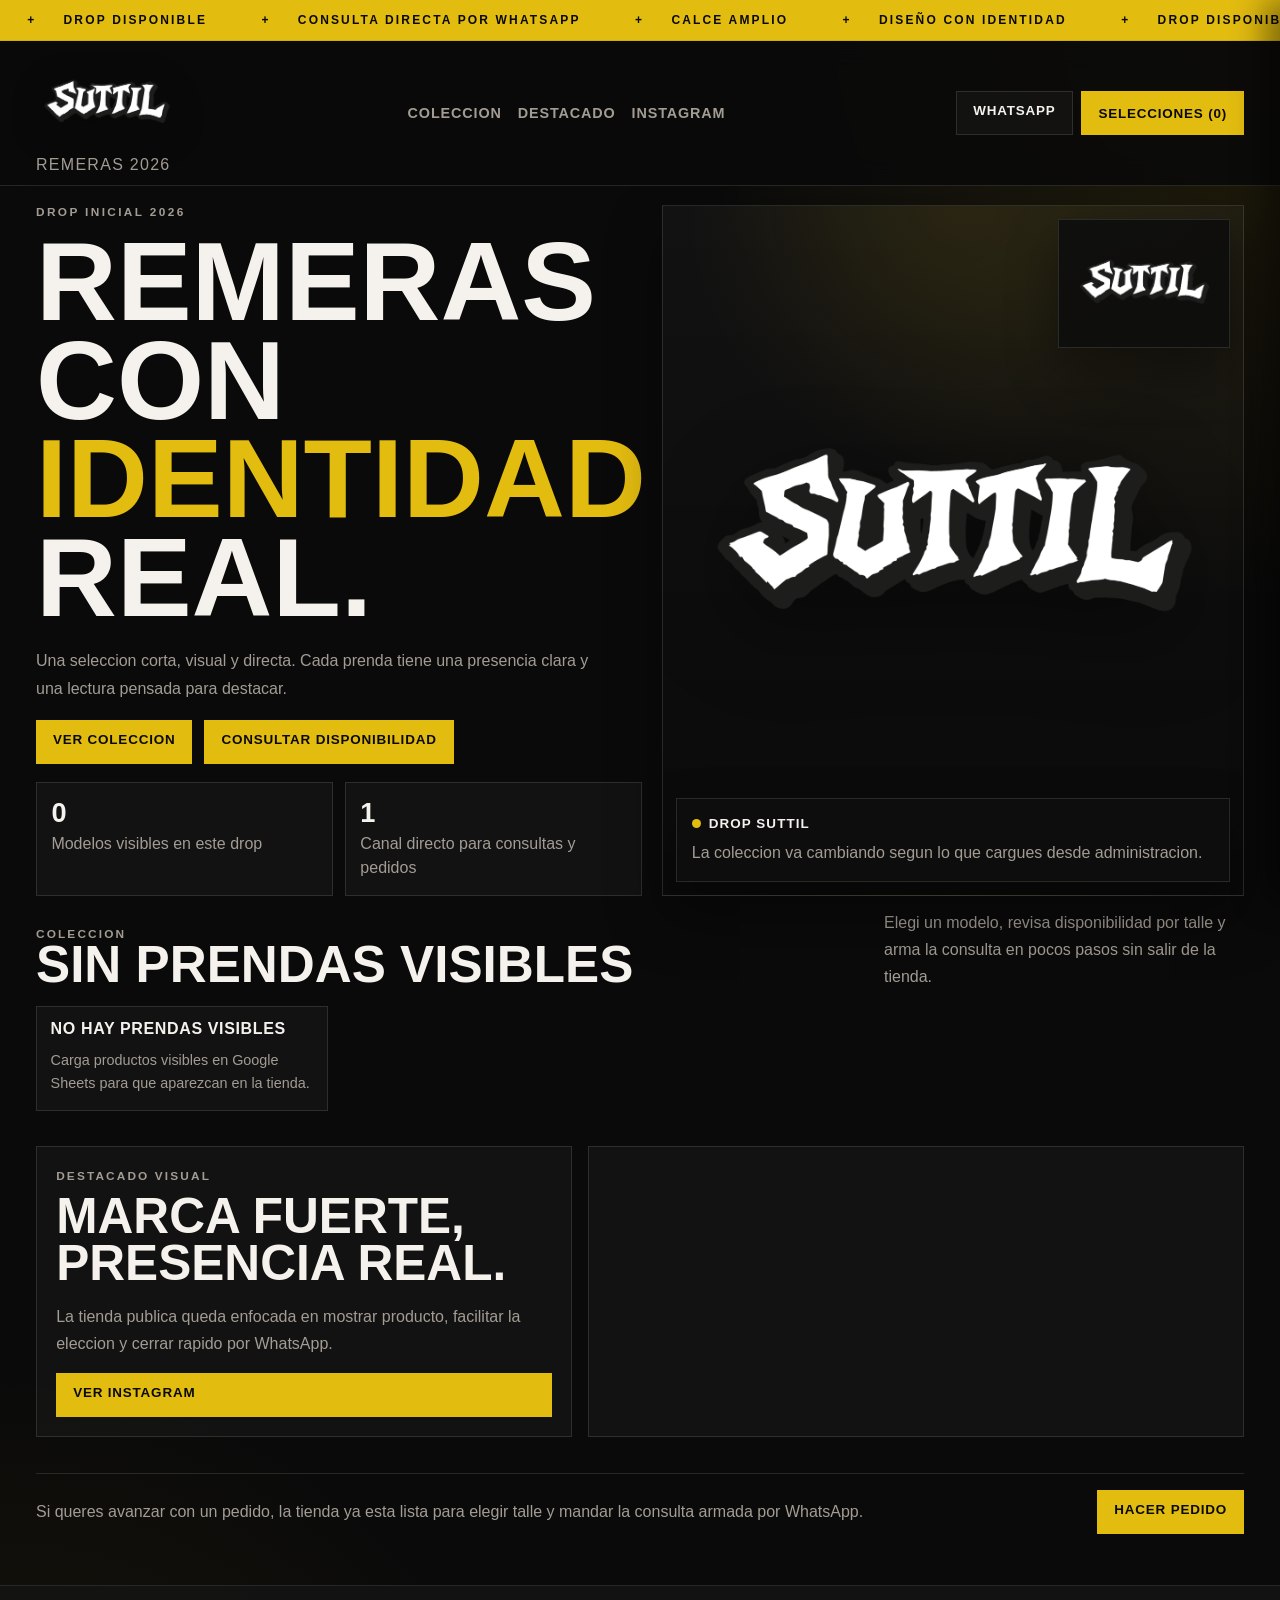
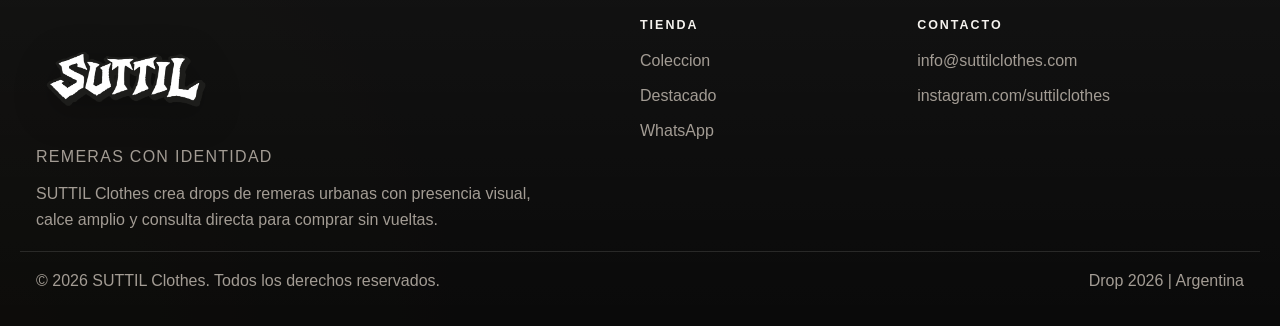
==== index.html @ 82dcc0bb "add segunda imagen post" ====
<!DOCTYPE html>
<html lang="es">
<head>
  <meta charset="UTF-8">
  <meta name="viewport" content="width=device-width, initial-scale=1.0">
  <title>SUTTIL Clothes | Remeras urbanas con identidad</title>
  <meta name="description" content="SUTTIL Clothes: remeras urbanas con identidad, calce amplio y consulta directa por WhatsApp. Descubri el drop 2026 y elegi tu talle.">
  <meta name="keywords" content="SUTTIL Clothes, remeras urbanas, remeras oversize, ropa urbana, streetwear, tienda de remeras">
  <meta name="author" content="SUTTIL Clothes">
  <meta name="robots" content="index, follow">
  <link rel="canonical" href="https://suttilclothes.com/">
  <link rel="icon" type="image/png" sizes="512x512" href="assets/favicon.png">
  <link rel="apple-touch-icon" sizes="180x180" href="assets/apple-touch-icon.png">
  <meta property="og:type" content="website">
  <meta property="og:site_name" content="SUTTIL Clothes">
  <meta property="og:title" content="SUTTIL Clothes | Remeras urbanas con identidad">
  <meta property="og:description" content="Drop 2026 de remeras SUTTIL Clothes. Modelos con presencia, calce amplio y consulta directa por WhatsApp.">
  <meta property="og:url" content="https://suttilclothes.com/">
  <meta property="og:image" content="https://suttilclothes.com/assets/sticker.png">
  <meta property="og:locale" content="es_AR">
  <meta name="twitter:card" content="summary_large_image">
  <meta name="twitter:title" content="SUTTIL Clothes | Remeras urbanas con identidad">
  <meta name="twitter:description" content="Descubri el drop 2026 de SUTTIL Clothes y consulta talles disponibles por WhatsApp.">
  <meta name="twitter:image" content="https://suttilclothes.com/assets/sticker.png">
  <link rel="stylesheet" href="css/shared.css">
  <link rel="stylesheet" href="css/store.css">
  <script type="application/ld+json">
    {
      "@context": "https://schema.org",
      "@type": "ClothingStore",
      "name": "SUTTIL Clothes",
      "url": "https://suttilclothes.com/",
      "logo": "https://suttilclothes.com/assets/sticker.png",
      "image": "https://suttilclothes.com/assets/sticker.png",
      "email": "info@suttilclothes.com",
      "sameAs": ["https://www.instagram.com/suttilclothes/"],
      "description": "Tienda de remeras urbanas con identidad, calce amplio y consulta directa por WhatsApp."
    }
  </script>
</head>
<body>
  <div class="page-shell">
    <div class="ticker">
      <div class="ticker-track">
        <span>Drop disponible</span>
        <span>Consulta directa por WhatsApp</span>
        <span>Calce amplio</span>
        <span>Diseño con identidad</span>
        <span>Drop disponible</span>
        <span>Consulta directa por WhatsApp</span>
        <span>Calce amplio</span>
        <span>Diseño con identidad</span>
      </div>
    </div>

    <header class="site-header">
      <nav class="nav container">
        <a class="brand-lockup" href="#inicio" aria-label="Ir al inicio">
          <img class="brand-logo" src="assets/sticker.png" alt="SUTTIL">
          <span class="brand-sub">Remeras 2026</span>
        </a>

        <div class="nav-links">
          <a href="#coleccion">Coleccion</a>
          <a href="#destacado">Destacado</a>
          <a href="https://www.instagram.com/suttilclothes/" target="_blank" rel="noreferrer">Instagram</a>
        </div>

        <div class="header-actions">
          <a class="btn btn-secondary" href="https://api.whatsapp.com/send?phone=5493464636708&text=%F0%9F%91%8B%20Hola%20SUTTIL%2C%20quiero%20consultar%20por%20la%20coleccion.%0A%0A%C2%BFMe%20pueden%20compartir%20disponibilidad%2C%20talles%20y%20precios%3F%0A%0AGracias." target="_blank" rel="noreferrer">WhatsApp</a>
          <button class="btn btn-primary" id="cartButton" type="button">Selecciones (0)</button>
        </div>
      </nav>
    </header>

    <main>
      <section class="hero container" id="inicio">
        <div class="hero-copy">
          <div>
            <p class="hero-eyebrow">Drop inicial 2026</p>
            <h1 class="hero-title" id="heroTitle">Remeras con <span class="accent">identidad</span> real.</h1>
            <p class="hero-text">
              Una seleccion corta, visual y directa. Cada prenda tiene una presencia clara y una lectura pensada para destacar.
            </p>
            <div class="hero-actions">
              <a class="btn btn-primary" href="#coleccion">Ver coleccion</a>
              <a class="btn btn-accent" href="https://api.whatsapp.com/send?phone=5493464636708&text=%F0%9F%91%8B%20Hola%20SUTTIL%2C%20quiero%20consultar%20por%20la%20coleccion.%0A%0A%C2%BFMe%20pueden%20compartir%20disponibilidad%2C%20talles%20y%20precios%3F%0A%0AGracias." target="_blank" rel="noreferrer">Consultar disponibilidad</a>
            </div>
          </div>

          <div class="hero-note">
            <div>
              <strong id="heroDropCount">14</strong>
              <span>Modelos visibles en este drop</span>
            </div>
            <div>
              <strong>1</strong>
              <span>Canal directo para consultas y pedidos</span>
            </div>
          </div>
        </div>

        <div class="hero-visual panel">
          <div class="hero-card logo">
            <img src="assets/sticker.png" alt="Logo SUTTIL">
          </div>
          <div class="hero-main-product">
            <img id="heroProductImage" src="assets/sticker.png" alt="Logo SUTTIL">
          </div>
          <div class="hero-card tag">
            <strong id="heroTag"><span class="pulse-dot"></span> Drop SUTTIL</strong>
            <p id="heroTagText">Toca una prenda para ver disponibilidad, elegir talle y abrir el detalle completo.</p>
          </div>
        </div>
      </section>

      <section class="products container" id="coleccion">
        <div class="section-head">
          <div>
            <p class="section-kicker">Coleccion</p>
            <h2 class="section-title" id="collectionTitle">14 modelos listos para destacar</h2>
          </div>
          <p class="section-summary">
            Elegi un modelo, revisa disponibilidad por talle y arma la consulta en pocos pasos sin salir de la tienda.
          </p>
        </div>

        <div class="product-grid" id="productGrid"></div>
      </section>

      <section class="spotlight container" id="destacado">
        <div class="spotlight-grid">
          <div class="spotlight-copy">
            <div>
              <p class="section-kicker">Destacado visual</p>
              <h2 class="spotlight-title">Marca fuerte, presencia real.</h2>
            </div>
            <p>
              La tienda publica queda enfocada en mostrar producto, facilitar la eleccion y cerrar rapido por WhatsApp.
            </p>
            <a class="btn btn-accent" href="https://www.instagram.com/suttilclothes/" target="_blank" rel="noreferrer">Ver Instagram</a>
          </div>

          <div class="spotlight-visual" id="spotlightVisual"></div>
        </div>
      </section>

      <section class="contact container">
        <div class="contact-inner">
          <div>
            <p>Si queres avanzar con un pedido, la tienda ya esta lista para elegir talle y mandar la consulta armada por WhatsApp.</p>
          </div>
          <a class="btn btn-primary" href="https://api.whatsapp.com/send?phone=5493464636708&text=%F0%9F%9B%92%20Hola%20SUTTIL%2C%20quiero%20avanzar%20con%20un%20pedido.%0A%0A%C2%BFMe%20pueden%20indicar%20disponibilidad%2C%20formas%20de%20pago%20y%20envio%3F%0A%0AGracias." target="_blank" rel="noreferrer">Hacer pedido</a>
        </div>
      </section>
    </main>

    <footer class="site-footer">
      <div class="footer-inner container">
        <div class="footer-brand">
          <a class="brand-lockup footer-lockup" href="#inicio" aria-label="Volver al inicio">
            <img class="brand-logo" src="assets/sticker.png" alt="SUTTIL Clothes">
            <span class="brand-sub">Remeras con identidad</span>
          </a>
          <p>
            SUTTIL Clothes crea drops de remeras urbanas con presencia visual, calce amplio y consulta directa para comprar sin vueltas.
          </p>
        </div>

        <nav class="footer-links" aria-label="Navegacion inferior">
          <h2 class="footer-title">Tienda</h2>
          <a href="#coleccion">Coleccion</a>
          <a href="#destacado">Destacado</a>
          <a href="https://api.whatsapp.com/send?phone=5493464636708&text=%F0%9F%91%8B%20Hola%20SUTTIL%2C%20quiero%20consultar%20por%20la%20coleccion.%0A%0A%C2%BFMe%20pueden%20compartir%20disponibilidad%2C%20talles%20y%20precios%3F%0A%0AGracias." target="_blank" rel="noreferrer">WhatsApp</a>
        </nav>

        <address class="footer-contact">
          <h2 class="footer-title">Contacto</h2>
          <a href="mailto:info@suttilclothes.com">info@suttilclothes.com</a>
          <a href="https://www.instagram.com/suttilclothes/" target="_blank" rel="noreferrer">instagram.com/suttilclothes</a>
        </address>
      </div>

      <div class="footer-bottom container">
        <p>&copy; 2026 SUTTIL Clothes. Todos los derechos reservados.</p>
        <p>Drop 2026 | Argentina</p>
      </div>
    </footer>

    <div class="mobile-cta">
      <a class="btn btn-accent" href="https://api.whatsapp.com/send?phone=5493464636708&text=%F0%9F%91%8B%20Hola%20SUTTIL%2C%20quiero%20consultar%20por%20la%20coleccion.%0A%0A%C2%BFMe%20pueden%20compartir%20disponibilidad%2C%20talles%20y%20precios%3F%0A%0AGracias." target="_blank" rel="noreferrer">Consultar por WhatsApp</a>
    </div>
  </div>

  <div class="overlay" id="overlay"></div>

  <div class="zoom-modal" id="zoomModal" aria-hidden="true">
    <div class="zoom-dialog">
      <div class="zoom-stage">
        <img id="zoomImage" src="assets/sticker.png" alt="Vista ampliada de la prenda">
        <div class="zoom-thumbs" id="zoomThumbs" hidden></div>
      </div>
      <div class="zoom-meta">
        <div class="zoom-meta-top">
          <button class="zoom-close" id="zoomClose" type="button" aria-label="Cerrar vista ampliada">x</button>
          <h3 id="zoomTitle">SUTTIL</h3>
          <div class="zoom-price" id="zoomPrice">$0</div>
          <div class="zoom-stock" id="zoomStock">Selecciona un talle para ver disponibilidad.</div>
          <div class="zoom-tone" id="zoomTone">Detalle del producto</div>
          <p id="zoomDescription">Vista ampliada para revisar mejor la prenda.</p>
          <div class="zoom-size-wrap">
            <strong>Talles</strong>
            <div class="size-row" id="zoomSizes" role="group" aria-label="Talles en detalle"></div>
          </div>
        </div>
        <div class="zoom-actions">
          <button class="btn btn-primary" id="zoomAdd" type="button">Agregar al carrito</button>
          <a class="btn btn-accent" id="zoomWhatsapp" href="#" target="_blank" rel="noreferrer">Consultar esta prenda</a>
        </div>
      </div>
    </div>
  </div>

  <aside class="cart-panel" id="cartPanel" aria-hidden="true">
    <div class="cart-head">
      <strong>Selecciones</strong>
      <button class="icon-btn" id="closeCart" type="button" aria-label="Cerrar">x</button>
    </div>
    <div class="cart-items" id="cartItems">
      <p class="cart-empty">Todavia no agregaste productos. Elegi un modelo, selecciona el talle y arma la consulta.</p>
    </div>
    <div class="cart-foot">
      <div class="cart-total">
        <strong>Total estimado</strong>
        <strong id="cartTotal">$0</strong>
      </div>
      <button class="btn btn-accent" id="checkoutButton" type="button">Enviar por WhatsApp</button>
    </div>
  </aside>

  <script src="js/products.js"></script>
  <script src="js/store.js"></script>
</body>
</html>
---- css/shared.css ----
:root {
  --bg: #0a0a0a;
  --surface: #111111;
  --surface-2: #171717;
  --ink: #f5f2ee;
  --muted: #a39c94;
  --line: rgba(245, 242, 238, 0.12);
  --accent: #e3bc10;
  --danger: #cb5f5f;
  --success: #7dc08a;
  --shadow: 0 24px 50px rgba(0, 0, 0, 0.35);
  --radius: 8px;
  --container: 1240px;
}

* {
  box-sizing: border-box;
  margin: 0;
  padding: 0;
}

html {
  scroll-behavior: smooth;
}

body {
  background:
    radial-gradient(circle at top right, rgba(227, 188, 16, 0.12), transparent 26%),
    radial-gradient(circle at bottom left, rgba(227, 188, 16, 0.08), transparent 24%),
    var(--bg);
  color: var(--ink);
  font-family: "Trebuchet MS", "Segoe UI", sans-serif;
  overflow-x: hidden;
}

img {
  display: block;
  max-width: 100%;
}

a {
  color: inherit;
  text-decoration: none;
}

button,
input,
textarea,
select {
  font: inherit;
}

button {
  cursor: pointer;
}

.page-shell {
  min-height: 100vh;
}

.container {
  max-width: var(--container);
  margin: 0 auto;
  padding-inline: 1rem;
}

.btn {
  border: 1px solid var(--ink);
  background: transparent;
  color: var(--ink);
  padding: 0.7rem 1rem;
  min-height: 44px;
  text-transform: uppercase;
  letter-spacing: 0.06em;
  font-size: 0.84rem;
  font-weight: 800;
  transition: transform 0.2s ease, background 0.2s ease, color 0.2s ease, border-color 0.2s ease, opacity 0.2s ease;
}

.btn:hover:not(:disabled) {
  transform: translateY(-2px);
}

.btn:disabled {
  opacity: 0.45;
  cursor: not-allowed;
  transform: none;
}

.btn-primary,
.btn-accent {
  background: var(--accent);
  border-color: var(--accent);
  color: #0a0a0a;
}

.btn-secondary {
  border-color: var(--line);
  background: rgba(255, 255, 255, 0.03);
}

.btn-danger {
  border-color: rgba(203, 95, 95, 0.4);
  color: #ffdede;
  background: rgba(203, 95, 95, 0.08);
}

.section-kicker {
  font-size: 0.74rem;
  text-transform: uppercase;
  letter-spacing: 0.18em;
  font-weight: 800;
  color: var(--muted);
}

.section-title {
  font-size: clamp(2rem, 4vw, 3.4rem);
  line-height: 0.95;
  text-transform: uppercase;
  font-weight: 900;
}

.section-copy {
  color: var(--muted);
  line-height: 1.7;
}

.brand-lockup {
  display: inline-flex;
  flex-direction: column;
  gap: 0.28rem;
}

.brand-logo {
  width: clamp(130px, 11vw, 170px);
  height: auto;
  object-fit: contain;
  filter: drop-shadow(0 8px 18px rgba(0, 0, 0, 0.25));
}

.brand-sub {
  font-size: 1rem;
  line-height: 1;
  letter-spacing: 0.08em;
  text-transform: uppercase;
  color: var(--muted);
}

.panel {
  border: 1px solid var(--line);
  background: rgba(255, 255, 255, 0.03);
  box-shadow: var(--shadow);
}

.field,
.field-inline {
  display: grid;
  gap: 0.35rem;
}

.field-inline {
  grid-template-columns: repeat(2, minmax(0, 1fr));
}

.field label,
.field-inline label {
  display: grid;
  gap: 0.35rem;
}

.field span,
.field-inline span,
.label {
  color: var(--muted);
  font-size: 0.78rem;
  text-transform: uppercase;
  letter-spacing: 0.08em;
  font-weight: 800;
}

input,
textarea,
select {
  width: 100%;
  border: 1px solid var(--line);
  background: rgba(255, 255, 255, 0.03);
  color: var(--ink);
  padding: 0.8rem 0.9rem;
}

input::placeholder,
textarea::placeholder {
  color: #7c766f;
}

textarea {
  resize: vertical;
}

.pill {
  display: inline-flex;
  align-items: center;
  gap: 0.35rem;
  border: 1px solid var(--line);
  padding: 0.38rem 0.6rem;
  font-size: 0.72rem;
  letter-spacing: 0.1em;
  text-transform: uppercase;
  font-weight: 800;
}

.pill.success {
  border-color: rgba(125, 192, 138, 0.35);
  color: var(--success);
}

.pill.muted {
  color: var(--muted);
}

.pill.danger {
  border-color: rgba(203, 95, 95, 0.35);
  color: #ffc2c2;
}

@media (max-width: 760px) {
  .field-inline {
    grid-template-columns: 1fr;
  }
}
---- css/store.css ----
.ticker {
  background: var(--accent);
  color: #0a0a0a;
  overflow: hidden;
  border-bottom: 1px solid rgba(0, 0, 0, 0.08);
}

.ticker-track {
  display: inline-flex;
  min-width: max-content;
  padding: 0.8rem 0;
  animation: marquee 24s linear infinite;
}

.ticker-track span {
  padding: 0 1.7rem;
  font-size: 0.75rem;
  letter-spacing: 0.18em;
  text-transform: uppercase;
  font-weight: 700;
}

.ticker-track span::before {
  content: "+";
  margin-right: 1.7rem;
}

@keyframes marquee {
  from { transform: translateX(0); }
  to { transform: translateX(-50%); }
}

.site-header {
  position: sticky;
  top: 0;
  z-index: 20;
  backdrop-filter: blur(14px);
  background: rgba(10, 10, 10, 0.88);
  border-bottom: 1px solid var(--line);
  transition: transform 0.28s ease, background 0.28s ease;
  will-change: transform;
}

.nav {
  display: grid;
  grid-template-columns: auto 1fr auto;
  gap: 1rem;
  align-items: center;
  padding-block: 0.75rem;
}

.nav-links {
  display: flex;
  justify-content: center;
  gap: 1rem;
  align-items: center;
}

.nav-links a {
  color: var(--muted);
  text-transform: uppercase;
  font-size: 0.9rem;
  letter-spacing: 0.06em;
  font-weight: 800;
}

.nav-links a:hover {
  color: var(--ink);
}

.header-actions {
  display: flex;
  gap: 0.55rem;
  align-items: center;
}

.hero {
  display: grid;
  grid-template-columns: minmax(0, 1.02fr) minmax(0, 0.98fr);
  gap: 1.25rem;
  padding-block: 1.2rem 0.8rem;
  align-items: stretch;
}

.hero-copy {
  display: flex;
  flex-direction: column;
  justify-content: space-between;
  gap: 1.1rem;
}

.hero-eyebrow {
  font-size: 0.74rem;
  letter-spacing: 0.2em;
  text-transform: uppercase;
  font-weight: 800;
  color: var(--muted);
  margin-bottom: 0.9rem;
}

.hero-title {
  font-size: clamp(3.1rem, 8.8vw, 7rem);
  line-height: 0.88;
  text-transform: uppercase;
  font-weight: 900;
  max-width: 8ch;
}

.hero-title .accent {
  color: var(--accent);
}

.hero-text {
  color: var(--muted);
  line-height: 1.8;
  max-width: 36rem;
  margin-top: 1.2rem;
}

.hero-actions {
  display: flex;
  flex-wrap: wrap;
  gap: 0.75rem;
  margin-top: 1rem;
}

.hero-note {
  display: grid;
  grid-template-columns: repeat(2, minmax(0, 1fr));
  gap: 0.75rem;
}

.hero-note > div {
  border: 1px solid var(--line);
  background: rgba(255, 255, 255, 0.03);
  padding: 0.9rem;
}

.hero-note strong {
  display: block;
  font-size: 1.7rem;
}

.hero-note span {
  display: block;
  color: var(--muted);
  line-height: 1.5;
  margin-top: 0.2rem;
}

.hero-visual {
  min-height: 640px;
  position: relative;
  overflow: hidden;
  border: 1px solid var(--line);
  background:
    radial-gradient(circle at top, rgba(227, 188, 16, 0.08), transparent 36%),
    linear-gradient(180deg, rgba(255, 255, 255, 0.03), rgba(255, 255, 255, 0));
}

.hero-card {
  position: absolute;
  border: 1px solid var(--line);
  background: rgba(14, 14, 14, 0.92);
  box-shadow: var(--shadow);
}

.hero-card.logo {
  top: 0.8rem;
  right: 0.8rem;
  width: 172px;
  padding: 0.75rem;
}

.hero-main-product {
  position: absolute;
  inset: 12% 4% 16% 4%;
  display: grid;
  place-items: center;
}

.hero-main-product img {
  width: 100%;
  height: 100%;
  object-fit: contain;
  filter: drop-shadow(0 26px 46px rgba(0, 0, 0, 0.42));
}

.hero-card.tag {
  left: 0.8rem;
  right: 0.8rem;
  bottom: 0.8rem;
  padding: 0.95rem;
}

.hero-card.tag strong {
  display: inline-flex;
  align-items: center;
  gap: 0.45rem;
  text-transform: uppercase;
  letter-spacing: 0.08em;
  font-size: 0.84rem;
}

.pulse-dot {
  width: 0.6rem;
  height: 0.6rem;
  border-radius: 999px;
  background: var(--accent);
  box-shadow: 0 0 0 0 rgba(227, 188, 16, 0.45);
  animation: pulse 1.8s infinite;
}

@keyframes pulse {
  0% { box-shadow: 0 0 0 0 rgba(227, 188, 16, 0.45); }
  70% { box-shadow: 0 0 0 14px rgba(227, 188, 16, 0); }
  100% { box-shadow: 0 0 0 0 rgba(227, 188, 16, 0); }
}

.hero-card.tag p {
  color: var(--muted);
  line-height: 1.6;
  margin-top: 0.5rem;
}

.section-band {
  padding-block: 0.5rem 1rem;
}

.section-band-inner {
  display: grid;
  grid-template-columns: repeat(4, minmax(0, 1fr));
  gap: 0.75rem;
}

.band-item {
  border: 1px solid var(--line);
  background: rgba(255, 255, 255, 0.03);
  text-align: center;
  padding: 0.85rem;
  text-transform: uppercase;
  font-weight: 800;
  letter-spacing: 0.08em;
  font-size: 0.76rem;
}

.products,
.spotlight,
.contact {
  padding-bottom: 2.2rem;
}

.section-head {
  display: grid;
  grid-template-columns: minmax(0, 1fr) minmax(0, 360px);
  gap: 1rem;
  align-items: end;
  margin-bottom: 1rem;
}

.section-summary {
  color: var(--muted);
  line-height: 1.7;
}

.product-grid {
  display: grid;
  grid-template-columns: repeat(4, minmax(0, 1fr));
  gap: 0.8rem;
}

.product-card {
  border: 1px solid var(--line);
  background: rgba(255, 255, 255, 0.03);
  display: flex;
  flex-direction: column;
  min-width: 0;
  transition: transform 0.24s ease, box-shadow 0.24s ease, border-color 0.24s ease;
}

.product-card:hover,
.product-card.is-active {
  transform: translateY(-5px);
  box-shadow: var(--shadow);
  border-color: rgba(227, 188, 16, 0.28);
}

.product-media {
  aspect-ratio: 4 / 5;
  display: flex;
  align-items: center;
  justify-content: center;
  padding: 0.55rem;
  background:
    radial-gradient(circle at top, rgba(227, 188, 16, 0.08), transparent 36%),
    linear-gradient(180deg, rgba(255, 255, 255, 0.01), rgba(255, 255, 255, 0));
  cursor: zoom-in;
}

.product-media img {
  width: 100%;
  height: 100%;
  object-fit: contain;
  transition: transform 0.24s ease, filter 0.24s ease;
}

.product-card:hover .product-media img,
.product-card.is-active .product-media img {
  transform: translateY(-6px) scale(1.02);
  filter: drop-shadow(0 24px 40px rgba(0, 0, 0, 0.38));
}

.product-body {
  display: flex;
  flex-direction: column;
  gap: 0.7rem;
  padding: 0.85rem;
}

.product-topline {
  display: flex;
  justify-content: space-between;
  align-items: center;
  gap: 0.65rem;
}

.product-open {
  color: var(--accent);
  font-size: 0.75rem;
  letter-spacing: 0.12em;
  font-weight: 800;
  transition: transform 0.24s ease, color 0.24s ease;
}

.product-card.is-open .product-open {
  transform: rotate(45deg);
  color: var(--ink);
}

.product-head {
  display: flex;
  justify-content: space-between;
  gap: 0.8rem;
  align-items: start;
}

.product-name {
  font-size: 1rem;
  text-transform: uppercase;
  letter-spacing: 0.04em;
  line-height: 1.05;
}

.product-tone,
.product-copy,
.stock-note {
  color: var(--muted);
}

.product-tone {
  margin-top: 0.3rem;
  font-size: 0.88rem;
  line-height: 1.4;
}

.product-price {
  font-weight: 900;
  white-space: nowrap;
}

.product-copy {
  font-size: 0.9rem;
  line-height: 1.65;
}

.product-expand {
  display: grid;
  grid-template-rows: 0fr;
  transition: grid-template-rows 0.28s ease;
}

.product-card.is-open .product-expand {
  grid-template-rows: 1fr;
}

.product-expand-inner {
  overflow: hidden;
  display: flex;
  flex-direction: column;
  gap: 0.75rem;
}

.product-card.is-open .product-expand-inner {
  padding-top: 0.35rem;
}

.size-row {
  display: flex;
  flex-wrap: wrap;
  gap: 0.45rem;
}

.size-btn {
  min-width: 2.55rem;
  min-height: 2.25rem;
  padding: 0.2rem 0.55rem;
  border: 1px solid var(--line);
  background: transparent;
  color: var(--muted);
  text-transform: uppercase;
  font-weight: 800;
  font-size: 0.76rem;
}

.size-btn.active {
  background: var(--accent);
  color: #0a0a0a;
  border-color: var(--accent);
}

.size-btn[disabled] {
  opacity: 0.34;
  cursor: not-allowed;
  text-decoration: line-through;
}

.stock-row {
  display: flex;
  justify-content: space-between;
  align-items: center;
  gap: 0.6rem;
}

.stock-badge {
  display: inline-flex;
  align-items: center;
  gap: 0.35rem;
  border: 1px solid var(--line);
  padding: 0.38rem 0.58rem;
  font-size: 0.7rem;
  text-transform: uppercase;
  letter-spacing: 0.1em;
  font-weight: 800;
}

.stock-badge.success {
  border-color: rgba(125, 192, 138, 0.35);
  color: var(--success);
}

.stock-badge.danger {
  border-color: rgba(203, 95, 95, 0.35);
  color: #ffc2c2;
}

.product-actions {
  display: flex;
  gap: 0.7rem;
}

.product-actions .btn {
  flex: 1;
}

.spotlight-grid {
  display: grid;
  grid-template-columns: minmax(0, 0.9fr) minmax(0, 1.1fr);
  gap: 1rem;
}

.spotlight-copy,
.spotlight-visual {
  min-width: 0;
}

.spotlight-copy {
  padding: 1.2rem;
  border: 1px solid var(--line);
  background: rgba(255, 255, 255, 0.03);
  display: flex;
  flex-direction: column;
  justify-content: space-between;
  gap: 1rem;
}

.spotlight-copy p {
  color: var(--muted);
  line-height: 1.7;
}

.spotlight-title {
  font-size: clamp(1.9rem, 4.5vw, 3.1rem);
  line-height: 0.95;
  text-transform: uppercase;
  font-weight: 900;
  margin-top: 0.4rem;
}

.spotlight-visual {
  display: grid;
  grid-template-columns: repeat(2, minmax(0, 1fr));
  border: 1px solid var(--line);
  background: rgba(255, 255, 255, 0.03);
}

.spotlight-tile {
  min-height: 360px;
  display: flex;
  align-items: center;
  justify-content: center;
  padding: 1rem;
}

.spotlight-tile + .spotlight-tile {
  border-left: 1px solid var(--line);
}

.spotlight-tile img {
  width: 100%;
  height: 100%;
  object-fit: contain;
}

.contact-inner {
  display: flex;
  justify-content: space-between;
  align-items: center;
  gap: 1rem;
  padding: 1rem 0;
  border-top: 1px solid var(--line);
}

.contact-inner p,
.site-footer p,
.site-footer a {
  color: var(--muted);
  line-height: 1.6;
}

.site-footer {
  border-top: 1px solid var(--line);
  background:
    linear-gradient(180deg, rgba(255, 255, 255, 0.03), rgba(255, 255, 255, 0)),
    rgba(10, 10, 10, 0.82);
}

.footer-inner {
  display: grid;
  grid-template-columns: minmax(0, 1.4fr) minmax(150px, 0.6fr) minmax(220px, 0.8fr);
  gap: 2rem;
  align-items: start;
  padding-block: 2rem 1.2rem;
}

.footer-brand {
  display: grid;
  gap: 1rem;
  max-width: 520px;
}

.footer-lockup {
  width: fit-content;
}

.footer-brand .brand-logo {
  width: clamp(140px, 14vw, 220px);
}

.footer-title {
  color: var(--ink);
  font-size: 0.78rem;
  letter-spacing: 0.16em;
  text-transform: uppercase;
  font-weight: 900;
  margin-bottom: 0.45rem;
}

.footer-links,
.footer-contact {
  display: grid;
  gap: 0.58rem;
}

.footer-contact {
  font-style: normal;
}

.footer-links a,
.footer-contact a {
  width: fit-content;
}

.footer-links a:hover,
.footer-contact a:hover {
  color: var(--accent);
}

.footer-bottom {
  display: flex;
  justify-content: space-between;
  gap: 1rem;
  align-items: center;
  padding-block: 1rem 2rem;
  border-top: 1px solid var(--line);
}

.mobile-cta {
  display: none;
}

.overlay {
  position: fixed;
  inset: 0;
  background: rgba(23, 21, 18, 0.32);
  opacity: 0;
  pointer-events: none;
  transition: opacity 0.28s ease;
  z-index: 25;
}

.overlay.open {
  opacity: 1;
  pointer-events: auto;
}

.cart-panel {
  position: fixed;
  top: 0;
  right: 0;
  width: min(100%, 380px);
  height: 100vh;
  background: var(--surface);
  border-left: 1px solid var(--line);
  transform: translateX(100%);
  transition: transform 0.28s ease;
  z-index: 30;
  display: flex;
  flex-direction: column;
  box-shadow: -16px 0 30px rgba(0, 0, 0, 0.42);
}

.cart-panel.open {
  transform: translateX(0);
}

.cart-head,
.cart-foot {
  padding: 1rem;
  border-bottom: 1px solid var(--line);
  display: flex;
  align-items: center;
  justify-content: space-between;
  gap: 1rem;
}

.icon-btn,
.zoom-close {
  width: 2.4rem;
  height: 2.4rem;
  border: 1px solid var(--line);
  background: transparent;
  color: var(--ink);
}

.cart-items {
  flex: 1;
  overflow: auto;
  padding: 1rem;
}

.cart-empty,
.cart-item span {
  color: var(--muted);
  line-height: 1.5;
}

.cart-item {
  display: flex;
  justify-content: space-between;
  gap: 1rem;
  padding: 0.9rem 0;
  border-bottom: 1px solid var(--line);
}

.cart-item strong {
  display: block;
  margin-bottom: 0.2rem;
}

.remove-btn {
  border: none;
  background: transparent;
  color: #ffc2c2;
  text-transform: uppercase;
  letter-spacing: 0.08em;
  font-size: 0.78rem;
}

.cart-foot {
  border-top: 1px solid var(--line);
  border-bottom: none;
  display: grid;
  gap: 0.8rem;
}

.cart-total {
  display: flex;
  justify-content: space-between;
}

.zoom-modal {
  position: fixed;
  inset: 0;
  display: grid;
  place-items: center;
  padding: 1rem;
  background: rgba(4, 4, 4, 0.78);
  opacity: 0;
  pointer-events: none;
  transition: opacity 0.24s ease;
  z-index: 35;
}

.zoom-modal.open {
  opacity: 1;
  pointer-events: auto;
}

.zoom-dialog {
  width: min(100%, 980px);
  background: #111;
  border: 1px solid var(--line);
  display: grid;
  grid-template-columns: minmax(0, 1fr) 280px;
  overflow: hidden;
  box-shadow: 0 24px 60px rgba(0, 0, 0, 0.45);
}

.zoom-stage {
  position: relative;
  min-height: min(78vh, 820px);
  display: flex;
  align-items: center;
  justify-content: center;
  padding: 1rem;
  background:
    radial-gradient(circle at top, rgba(227, 188, 16, 0.08), transparent 34%),
    linear-gradient(180deg, rgba(255, 255, 255, 0.015), rgba(255, 255, 255, 0));
}

.zoom-stage > img {
  width: 100%;
  height: 100%;
  object-fit: contain;
}

.zoom-thumbs {
  position: absolute;
  left: 1rem;
  right: 1rem;
  bottom: 1rem;
  display: flex;
  justify-content: center;
  gap: 0.5rem;
  pointer-events: none;
}

.zoom-thumb {
  width: 3.2rem;
  height: 3.8rem;
  padding: 0.2rem;
  border: 1px solid var(--line);
  background: rgba(10, 10, 10, 0.72);
  opacity: 0.72;
  pointer-events: auto;
}

.zoom-thumb.active {
  border-color: var(--accent);
  opacity: 1;
}

.zoom-thumb img {
  width: 100%;
  height: 100%;
  object-fit: contain;
}

.zoom-meta {
  display: flex;
  flex-direction: column;
  justify-content: space-between;
  gap: 1rem;
  padding: 1rem;
  border-left: 1px solid var(--line);
}

.zoom-meta-top {
  display: flex;
  flex-direction: column;
  gap: 0.7rem;
}

.zoom-meta h3 {
  font-size: 1rem;
  text-transform: uppercase;
  letter-spacing: 0.08em;
  font-weight: 900;
}

.zoom-price {
  font-size: 1.1rem;
  font-weight: 900;
}

.zoom-stock {
  color: var(--accent);
  font-size: 0.78rem;
  text-transform: uppercase;
  letter-spacing: 0.12em;
  font-weight: 800;
}

.zoom-tone,
.zoom-meta p {
  color: var(--muted);
  line-height: 1.6;
}

.zoom-size-wrap {
  display: grid;
  gap: 0.45rem;
}

.zoom-size-wrap strong {
  font-size: 0.72rem;
  text-transform: uppercase;
  letter-spacing: 0.14em;
  color: var(--muted);
}

.zoom-actions {
  display: grid;
  gap: 0.6rem;
}

@media (max-width: 1020px) {
  .product-grid {
    grid-template-columns: repeat(3, minmax(0, 1fr));
  }

  .hero,
  .spotlight-grid {
    grid-template-columns: 1fr;
  }
}

@media (max-width: 760px) {
  .nav {
    grid-template-columns: 1fr;
  }

  .nav-links,
  .header-actions {
    justify-content: flex-start;
    flex-wrap: wrap;
  }

  .site-header {
    position: static;
    transform: none;
  }

  .hero-note,
  .section-band-inner,
  .product-grid,
  .spotlight-visual {
    grid-template-columns: 1fr 1fr;
  }

  .section-head,
  .contact-inner,
  .footer-inner,
  .footer-bottom {
    grid-template-columns: 1fr;
    display: grid;
  }

  .zoom-dialog {
    grid-template-columns: 1fr;
    max-height: calc(100vh - 1.5rem);
    max-height: calc(100dvh - 1.5rem);
    overflow-y: auto;
    -webkit-overflow-scrolling: touch;
  }

  .zoom-stage {
    min-height: 0;
    height: min(52vh, 430px);
    height: min(52dvh, 430px);
  }

  .zoom-meta {
    border-left: none;
    border-top: 1px solid var(--line);
  }

  .mobile-cta {
    display: block;
    position: fixed;
    right: 0.85rem;
    bottom: 0.85rem;
    left: auto;
    z-index: 22;
    width: 3rem;
    height: 3rem;
    padding: 0;
    pointer-events: none;
    opacity: 0;
    transform: translateY(1rem) scale(0.92);
    transition: opacity 0.28s ease, transform 0.28s ease;
  }

  .site-header.is-hidden {
    transform: none;
  }

  .mobile-cta.is-visible {
    opacity: 1;
    transform: translateY(0) scale(1);
  }

  .mobile-cta .whatsapp-float {
    width: 3rem;
    height: 3rem;
    min-height: 0;
    padding: 0;
    display: grid;
    place-items: center;
    border-radius: 999px;
    border-color: #25d366;
    background: #25d366;
    color: #ffffff;
    box-shadow: 0 10px 24px rgba(0, 0, 0, 0.42);
    pointer-events: auto;
  }

  .whatsapp-mark {
    width: 1.55rem;
    height: 1.55rem;
    fill: currentColor;
  }

  .site-footer {
    padding-bottom: 1rem;
  }
}

@media (max-width: 560px) {
  .hero-title {
    max-width: 100%;
    font-size: clamp(2.8rem, 15vw, 4rem);
  }

  .hero-visual {
    min-height: 460px;
  }

  .zoom-modal {
    align-items: start;
    overflow-y: auto;
    padding: 0.5rem;
  }

  .zoom-dialog {
    max-height: none;
  }

  .zoom-stage {
    height: 48vh;
    height: 48dvh;
    min-height: 260px;
  }

  .zoom-actions {
    padding-bottom: env(safe-area-inset-bottom);
  }

  .section-band-inner,
  .product-grid,
  .hero-note {
    grid-template-columns: 1fr;
  }

  .product-actions {
    flex-direction: column;
  }
}
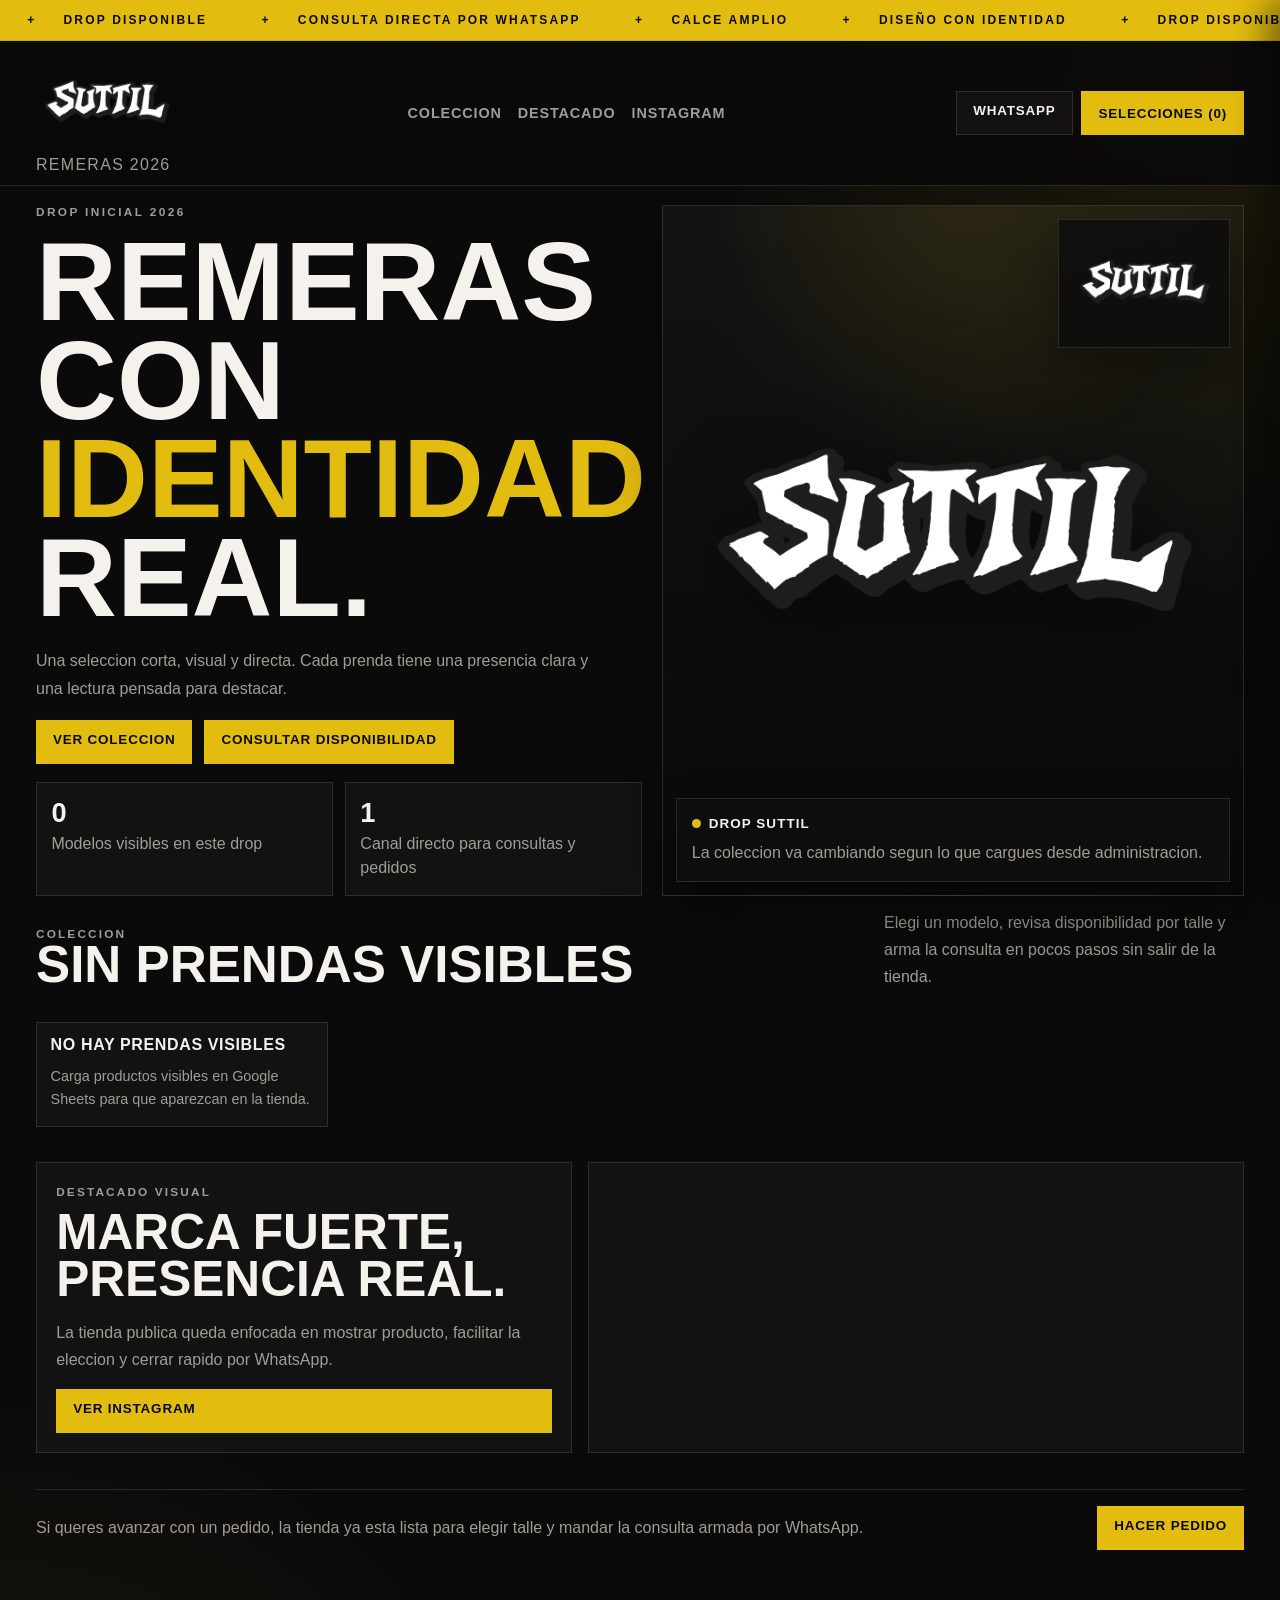
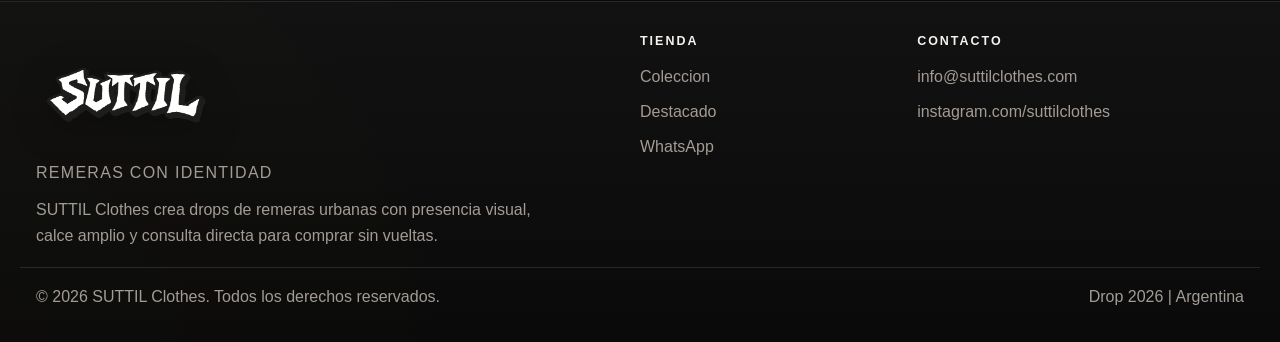
==== commit 6a3167f9: "agg categorias fix img" ====
--- a/index.html
+++ b/index.html
@@ -1,244 +1,395 @@
-<!DOCTYPE html>
+<!doctype html>
 <html lang="es">
-<head>
-  <meta charset="UTF-8">
-  <meta name="viewport" content="width=device-width, initial-scale=1.0">
-  <title>SUTTIL Clothes | Remeras urbanas con identidad</title>
-  <meta name="description" content="SUTTIL Clothes: remeras urbanas con identidad, calce amplio y consulta directa por WhatsApp. Descubri el drop 2026 y elegi tu talle.">
-  <meta name="keywords" content="SUTTIL Clothes, remeras urbanas, remeras oversize, ropa urbana, streetwear, tienda de remeras">
-  <meta name="author" content="SUTTIL Clothes">
-  <meta name="robots" content="index, follow">
-  <link rel="canonical" href="https://suttilclothes.com/">
-  <link rel="icon" type="image/png" sizes="512x512" href="assets/favicon.png">
-  <link rel="apple-touch-icon" sizes="180x180" href="assets/apple-touch-icon.png">
-  <meta property="og:type" content="website">
-  <meta property="og:site_name" content="SUTTIL Clothes">
-  <meta property="og:title" content="SUTTIL Clothes | Remeras urbanas con identidad">
-  <meta property="og:description" content="Drop 2026 de remeras SUTTIL Clothes. Modelos con presencia, calce amplio y consulta directa por WhatsApp.">
-  <meta property="og:url" content="https://suttilclothes.com/">
-  <meta property="og:image" content="https://suttilclothes.com/assets/sticker.png">
-  <meta property="og:locale" content="es_AR">
-  <meta name="twitter:card" content="summary_large_image">
-  <meta name="twitter:title" content="SUTTIL Clothes | Remeras urbanas con identidad">
-  <meta name="twitter:description" content="Descubri el drop 2026 de SUTTIL Clothes y consulta talles disponibles por WhatsApp.">
-  <meta name="twitter:image" content="https://suttilclothes.com/assets/sticker.png">
-  <link rel="stylesheet" href="css/shared.css">
-  <link rel="stylesheet" href="css/store.css">
-  <script type="application/ld+json">
-    {
-      "@context": "https://schema.org",
-      "@type": "ClothingStore",
-      "name": "SUTTIL Clothes",
-      "url": "https://suttilclothes.com/",
-      "logo": "https://suttilclothes.com/assets/sticker.png",
-      "image": "https://suttilclothes.com/assets/sticker.png",
-      "email": "info@suttilclothes.com",
-      "sameAs": ["https://www.instagram.com/suttilclothes/"],
-      "description": "Tienda de remeras urbanas con identidad, calce amplio y consulta directa por WhatsApp."
-    }
-  </script>
-</head>
-<body>
-  <div class="page-shell">
-    <div class="ticker">
-      <div class="ticker-track">
-        <span>Drop disponible</span>
-        <span>Consulta directa por WhatsApp</span>
-        <span>Calce amplio</span>
-        <span>Diseño con identidad</span>
-        <span>Drop disponible</span>
-        <span>Consulta directa por WhatsApp</span>
-        <span>Calce amplio</span>
-        <span>Diseño con identidad</span>
+  <head>
+    <meta charset="UTF-8" />
+    <meta name="viewport" content="width=device-width, initial-scale=1.0" />
+    <title>SUTTIL Clothes | Remeras urbanas con identidad</title>
+    <meta
+      name="description"
+      content="SUTTIL Clothes: remeras urbanas con identidad, calce amplio y consulta directa por WhatsApp. Descubri el drop 2026 y elegi tu talle."
+    />
+    <meta
+      name="keywords"
+      content="SUTTIL Clothes, remeras urbanas, remeras oversize, ropa urbana, streetwear, tienda de remeras"
+    />
+    <meta name="author" content="SUTTIL Clothes" />
+    <meta name="robots" content="index, follow" />
+    <link rel="canonical" href="https://suttilclothes.com/" />
+    <link
+      rel="icon"
+      type="image/png"
+      sizes="512x512"
+      href="assets/favicon.png"
+    />
+    <link
+      rel="apple-touch-icon"
+      sizes="180x180"
+      href="assets/apple-touch-icon.png"
+    />
+    <meta property="og:type" content="website" />
+    <meta property="og:site_name" content="SUTTIL Clothes" />
+    <meta
+      property="og:title"
+      content="SUTTIL Clothes | Remeras urbanas con identidad"
+    />
+    <meta
+      property="og:description"
+      content="Drop 2026 de remeras SUTTIL Clothes. Modelos con presencia, calce amplio y consulta directa por WhatsApp."
+    />
+    <meta property="og:url" content="https://suttilclothes.com/" />
+    <meta
+      property="og:image"
+      content="https://suttilclothes.com/assets/sticker.png"
+    />
+    <meta property="og:locale" content="es_AR" />
+    <meta name="twitter:card" content="summary_large_image" />
+    <meta
+      name="twitter:title"
+      content="SUTTIL Clothes | Remeras urbanas con identidad"
+    />
+    <meta
+      name="twitter:description"
+      content="Descubri el drop 2026 de SUTTIL Clothes y consulta talles disponibles por WhatsApp."
+    />
+    <meta
+      name="twitter:image"
+      content="https://suttilclothes.com/assets/sticker.png"
+    />
+    <link rel="stylesheet" href="css/shared.css" />
+    <link rel="stylesheet" href="css/store.css" />
+    <script type="application/ld+json">
+      {
+        "@context": "https://schema.org",
+        "@type": "ClothingStore",
+        "name": "SUTTIL Clothes",
+        "url": "https://suttilclothes.com/",
+        "logo": "https://suttilclothes.com/assets/sticker.png",
+        "image": "https://suttilclothes.com/assets/sticker.png",
+        "email": "info@suttilclothes.com",
+        "sameAs": ["https://www.instagram.com/suttilclothes/"],
+        "description": "Tienda de remeras urbanas con identidad, calce amplio y consulta directa por WhatsApp."
+      }
+    </script>
+  </head>
+  <body>
+    <div class="page-shell">
+      <div class="ticker">
+        <div class="ticker-track">
+          <span>Drop disponible</span>
+          <span>Consulta directa por WhatsApp</span>
+          <span>Calce amplio</span>
+          <span>Diseño con identidad</span>
+          <span>Drop disponible</span>
+          <span>Consulta directa por WhatsApp</span>
+          <span>Calce amplio</span>
+          <span>Diseño con identidad</span>
+        </div>
+      </div>
+
+      <header class="site-header">
+        <nav class="nav container">
+          <a class="brand-lockup" href="#inicio" aria-label="Ir al inicio">
+            <img class="brand-logo" src="assets/sticker.png" alt="SUTTIL" />
+            <span class="brand-sub">Remeras 2026</span>
+          </a>
+
+          <div class="nav-links">
+            <a href="#coleccion">Coleccion</a>
+            <a href="#destacado">Destacado</a>
+            <a
+              href="https://www.instagram.com/suttilclothes/"
+              target="_blank"
+              rel="noreferrer"
+              >Instagram</a
+            >
+          </div>
+
+          <div class="header-actions">
+            <a
+              class="btn btn-secondary"
+              href="https://api.whatsapp.com/send?phone=3464624227&text=%F0%9F%91%8B%20Hola%20SUTTIL%2C%20quiero%20consultar%20por%20la%20coleccion.%0A%0A%C2%BFMe%20pueden%20compartir%20disponibilidad%2C%20talles%20y%20precios%3F%0A%0AGracias."
+              target="_blank"
+              rel="noreferrer"
+              >WhatsApp</a
+            >
+            <button class="btn btn-primary" id="cartButton" type="button">
+              Selecciones (0)
+            </button>
+          </div>
+        </nav>
+      </header>
+
+      <main>
+        <section class="hero container" id="inicio">
+          <div class="hero-copy">
+            <div>
+              <p class="hero-eyebrow">Drop inicial 2026</p>
+              <h1 class="hero-title" id="heroTitle">
+                Remera <span class="accent">identidad</span> real.
+              </h1>
+              <p class="hero-text">
+                Una seleccion corta, visual y directa. Cada prenda tiene una
+                presencia clara y una lectura pensada para destacar.
+              </p>
+              <div class="hero-actions">
+                <a class="btn btn-primary" href="#coleccion">Ver coleccion</a>
+                <a
+                  class="btn btn-accent"
+                  href="https://api.whatsapp.com/send?phone=3464624227&text=%F0%9F%91%8B%20Hola%20SUTTIL%2C%20quiero%20consultar%20por%20la%20coleccion.%0A%0A%C2%BFMe%20pueden%20compartir%20disponibilidad%2C%20talles%20y%20precios%3F%0A%0AGracias."
+                  target="_blank"
+                  rel="noreferrer"
+                  >Consultar disponibilidad</a
+                >
+              </div>
+            </div>
+
+            <div class="hero-note">
+              <div>
+                <strong id="heroDropCount">14</strong>
+                <span>Modelos visibles en este drop</span>
+              </div>
+              <div>
+                <strong>1</strong>
+                <span>Canal directo para consultas y pedidos</span>
+              </div>
+            </div>
+          </div>
+
+          <div class="hero-visual panel">
+            <div class="hero-card logo">
+              <img src="assets/sticker.png" alt="Logo SUTTIL" />
+            </div>
+            <div class="hero-main-product">
+              <img
+                id="heroProductImage"
+                src="assets/sticker.png"
+                alt="Logo SUTTIL"
+              />
+            </div>
+            <div class="hero-card tag">
+              <strong id="heroTag"
+                ><span class="pulse-dot"></span> Drop SUTTIL</strong
+              >
+              <p id="heroTagText">
+                Toca una prenda para ver disponibilidad, elegir talle y abrir el
+                detalle completo.
+              </p>
+            </div>
+          </div>
+        </section>
+
+        <section class="products container" id="coleccion">
+          <div class="section-head">
+            <div>
+              <p class="section-kicker">Coleccion</p>
+              <h2 class="section-title" id="collectionTitle">
+                14 modelos listos para destacar
+              </h2>
+            </div>
+            <p class="section-summary">
+              Elegi un modelo, revisa disponibilidad por talle y arma la
+              consulta en pocos pasos sin salir de la tienda.
+            </p>
+          </div>
+
+          <div class="category-filter" id="categoryFilter" aria-label="Filtrar por categoria"></div>
+
+          <div class="product-grid" id="productGrid"></div>
+        </section>
+
+        <section class="spotlight container" id="destacado">
+          <div class="spotlight-grid">
+            <div class="spotlight-copy">
+              <div>
+                <p class="section-kicker">Destacado visual</p>
+                <h2 class="spotlight-title">Marca fuerte, presencia real.</h2>
+              </div>
+              <p>
+                La tienda publica queda enfocada en mostrar producto, facilitar
+                la eleccion y cerrar rapido por WhatsApp.
+              </p>
+              <a
+                class="btn btn-accent"
+                href="https://www.instagram.com/suttilclothes/"
+                target="_blank"
+                rel="noreferrer"
+                >Ver Instagram</a
+              >
+            </div>
+
+            <div class="spotlight-visual" id="spotlightVisual"></div>
+          </div>
+        </section>
+
+        <section class="contact container">
+          <div class="contact-inner">
+            <div>
+              <p>
+                Si queres avanzar con un pedido, la tienda ya esta lista para
+                elegir talle y mandar la consulta armada por WhatsApp.
+              </p>
+            </div>
+            <a
+              class="btn btn-primary"
+              href="https://api.whatsapp.com/send?phone=3464624227&text=%F0%9F%9B%92%20Hola%20SUTTIL%2C%20quiero%20avanzar%20con%20un%20pedido.%0A%0A%C2%BFMe%20pueden%20indicar%20disponibilidad%2C%20formas%20de%20pago%20y%20envio%3F%0A%0AGracias."
+              target="_blank"
+              rel="noreferrer"
+              >Hacer pedido</a
+            >
+          </div>
+        </section>
+      </main>
+
+      <footer class="site-footer">
+        <div class="footer-inner container">
+          <div class="footer-brand">
+            <a
+              class="brand-lockup footer-lockup"
+              href="#inicio"
+              aria-label="Volver al inicio"
+            >
+              <img
+                class="brand-logo"
+                src="assets/sticker.png"
+                alt="SUTTIL Clothes"
+              />
+              <span class="brand-sub">Remeras con identidad</span>
+            </a>
+            <p>
+              SUTTIL Clothes crea drops de remeras urbanas con presencia visual,
+              calce amplio y consulta directa para comprar sin vueltas.
+            </p>
+          </div>
+
+          <nav class="footer-links" aria-label="Navegacion inferior">
+            <h2 class="footer-title">Tienda</h2>
+            <a href="#coleccion">Coleccion</a>
+            <a href="#destacado">Destacado</a>
+            <a
+              href="https://api.whatsapp.com/send?phone=3464624227&text=%F0%9F%91%8B%20Hola%20SUTTIL%2C%20quiero%20consultar%20por%20la%20coleccion.%0A%0A%C2%BFMe%20pueden%20compartir%20disponibilidad%2C%20talles%20y%20precios%3F%0A%0AGracias."
+              target="_blank"
+              rel="noreferrer"
+              >WhatsApp</a
+            >
+          </nav>
+
+          <address class="footer-contact">
+            <h2 class="footer-title">Contacto</h2>
+            <a href="mailto:info@suttilclothes.com">info@suttilclothes.com</a>
+            <a
+              href="https://www.instagram.com/suttilclothes/"
+              target="_blank"
+              rel="noreferrer"
+              >instagram.com/suttilclothes</a
+            >
+          </address>
+        </div>
+
+        <div class="footer-bottom container">
+          <p>&copy; 2026 SUTTIL Clothes. Todos los derechos reservados.</p>
+          <p>Drop 2026 | Argentina</p>
+        </div>
+      </footer>
+
+      <div class="mobile-cta">
+        <a
+          class="btn btn-accent"
+          href="https://api.whatsapp.com/send?phone=3464624227&text=%F0%9F%91%8B%20Hola%20SUTTIL%2C%20quiero%20consultar%20por%20la%20coleccion.%0A%0A%C2%BFMe%20pueden%20compartir%20disponibilidad%2C%20talles%20y%20precios%3F%0A%0AGracias."
+          target="_blank"
+          rel="noreferrer"
+          >Consultar por WhatsApp</a
+        >
       </div>
     </div>
 
-    <header class="site-header">
-      <nav class="nav container">
-        <a class="brand-lockup" href="#inicio" aria-label="Ir al inicio">
-          <img class="brand-logo" src="assets/sticker.png" alt="SUTTIL">
-          <span class="brand-sub">Remeras 2026</span>
-        </a>
-
-        <div class="nav-links">
-          <a href="#coleccion">Coleccion</a>
-          <a href="#destacado">Destacado</a>
-          <a href="https://www.instagram.com/suttilclothes/" target="_blank" rel="noreferrer">Instagram</a>
-        </div>
-
-        <div class="header-actions">
-          <a class="btn btn-secondary" href="https://api.whatsapp.com/send?phone=5493464636708&text=%F0%9F%91%8B%20Hola%20SUTTIL%2C%20quiero%20consultar%20por%20la%20coleccion.%0A%0A%C2%BFMe%20pueden%20compartir%20disponibilidad%2C%20talles%20y%20precios%3F%0A%0AGracias." target="_blank" rel="noreferrer">WhatsApp</a>
-          <button class="btn btn-primary" id="cartButton" type="button">Selecciones (0)</button>
-        </div>
-      </nav>
-    </header>
-
-    <main>
-      <section class="hero container" id="inicio">
-        <div class="hero-copy">
-          <div>
-            <p class="hero-eyebrow">Drop inicial 2026</p>
-            <h1 class="hero-title" id="heroTitle">Remeras con <span class="accent">identidad</span> real.</h1>
-            <p class="hero-text">
-              Una seleccion corta, visual y directa. Cada prenda tiene una presencia clara y una lectura pensada para destacar.
+    <div class="overlay" id="overlay"></div>
+
+    <div class="zoom-modal" id="zoomModal" aria-hidden="true">
+      <div class="zoom-dialog">
+        <div class="zoom-stage">
+          <img
+            id="zoomImage"
+            src="assets/sticker.png"
+            alt="Vista ampliada de la prenda"
+          />
+          <div class="zoom-thumbs" id="zoomThumbs" hidden></div>
+        </div>
+        <div class="zoom-meta">
+          <div class="zoom-meta-top">
+            <button
+              class="zoom-close"
+              id="zoomClose"
+              type="button"
+              aria-label="Cerrar vista ampliada"
+            >
+              x
+            </button>
+            <h3 id="zoomTitle">SUTTIL</h3>
+            <div class="zoom-price" id="zoomPrice">$0</div>
+            <div class="zoom-stock" id="zoomStock">
+              Selecciona un talle para ver disponibilidad.
+            </div>
+            <div class="zoom-tone" id="zoomTone">Detalle del producto</div>
+            <p id="zoomDescription">
+              Vista ampliada para revisar mejor la prenda.
             </p>
-            <div class="hero-actions">
-              <a class="btn btn-primary" href="#coleccion">Ver coleccion</a>
-              <a class="btn btn-accent" href="https://api.whatsapp.com/send?phone=5493464636708&text=%F0%9F%91%8B%20Hola%20SUTTIL%2C%20quiero%20consultar%20por%20la%20coleccion.%0A%0A%C2%BFMe%20pueden%20compartir%20disponibilidad%2C%20talles%20y%20precios%3F%0A%0AGracias." target="_blank" rel="noreferrer">Consultar disponibilidad</a>
-            </div>
-          </div>
-
-          <div class="hero-note">
-            <div>
-              <strong id="heroDropCount">14</strong>
-              <span>Modelos visibles en este drop</span>
-            </div>
-            <div>
-              <strong>1</strong>
-              <span>Canal directo para consultas y pedidos</span>
-            </div>
-          </div>
-        </div>
-
-        <div class="hero-visual panel">
-          <div class="hero-card logo">
-            <img src="assets/sticker.png" alt="Logo SUTTIL">
-          </div>
-          <div class="hero-main-product">
-            <img id="heroProductImage" src="assets/sticker.png" alt="Logo SUTTIL">
-          </div>
-          <div class="hero-card tag">
-            <strong id="heroTag"><span class="pulse-dot"></span> Drop SUTTIL</strong>
-            <p id="heroTagText">Toca una prenda para ver disponibilidad, elegir talle y abrir el detalle completo.</p>
-          </div>
-        </div>
-      </section>
-
-      <section class="products container" id="coleccion">
-        <div class="section-head">
-          <div>
-            <p class="section-kicker">Coleccion</p>
-            <h2 class="section-title" id="collectionTitle">14 modelos listos para destacar</h2>
-          </div>
-          <p class="section-summary">
-            Elegi un modelo, revisa disponibilidad por talle y arma la consulta en pocos pasos sin salir de la tienda.
-          </p>
-        </div>
-
-        <div class="product-grid" id="productGrid"></div>
-      </section>
-
-      <section class="spotlight container" id="destacado">
-        <div class="spotlight-grid">
-          <div class="spotlight-copy">
-            <div>
-              <p class="section-kicker">Destacado visual</p>
-              <h2 class="spotlight-title">Marca fuerte, presencia real.</h2>
-            </div>
-            <p>
-              La tienda publica queda enfocada en mostrar producto, facilitar la eleccion y cerrar rapido por WhatsApp.
-            </p>
-            <a class="btn btn-accent" href="https://www.instagram.com/suttilclothes/" target="_blank" rel="noreferrer">Ver Instagram</a>
-          </div>
-
-          <div class="spotlight-visual" id="spotlightVisual"></div>
-        </div>
-      </section>
-
-      <section class="contact container">
-        <div class="contact-inner">
-          <div>
-            <p>Si queres avanzar con un pedido, la tienda ya esta lista para elegir talle y mandar la consulta armada por WhatsApp.</p>
-          </div>
-          <a class="btn btn-primary" href="https://api.whatsapp.com/send?phone=5493464636708&text=%F0%9F%9B%92%20Hola%20SUTTIL%2C%20quiero%20avanzar%20con%20un%20pedido.%0A%0A%C2%BFMe%20pueden%20indicar%20disponibilidad%2C%20formas%20de%20pago%20y%20envio%3F%0A%0AGracias." target="_blank" rel="noreferrer">Hacer pedido</a>
-        </div>
-      </section>
-    </main>
-
-    <footer class="site-footer">
-      <div class="footer-inner container">
-        <div class="footer-brand">
-          <a class="brand-lockup footer-lockup" href="#inicio" aria-label="Volver al inicio">
-            <img class="brand-logo" src="assets/sticker.png" alt="SUTTIL Clothes">
-            <span class="brand-sub">Remeras con identidad</span>
-          </a>
-          <p>
-            SUTTIL Clothes crea drops de remeras urbanas con presencia visual, calce amplio y consulta directa para comprar sin vueltas.
-          </p>
-        </div>
-
-        <nav class="footer-links" aria-label="Navegacion inferior">
-          <h2 class="footer-title">Tienda</h2>
-          <a href="#coleccion">Coleccion</a>
-          <a href="#destacado">Destacado</a>
-          <a href="https://api.whatsapp.com/send?phone=5493464636708&text=%F0%9F%91%8B%20Hola%20SUTTIL%2C%20quiero%20consultar%20por%20la%20coleccion.%0A%0A%C2%BFMe%20pueden%20compartir%20disponibilidad%2C%20talles%20y%20precios%3F%0A%0AGracias." target="_blank" rel="noreferrer">WhatsApp</a>
-        </nav>
-
-        <address class="footer-contact">
-          <h2 class="footer-title">Contacto</h2>
-          <a href="mailto:info@suttilclothes.com">info@suttilclothes.com</a>
-          <a href="https://www.instagram.com/suttilclothes/" target="_blank" rel="noreferrer">instagram.com/suttilclothes</a>
-        </address>
-      </div>
-
-      <div class="footer-bottom container">
-        <p>&copy; 2026 SUTTIL Clothes. Todos los derechos reservados.</p>
-        <p>Drop 2026 | Argentina</p>
-      </div>
-    </footer>
-
-    <div class="mobile-cta">
-      <a class="btn btn-accent" href="https://api.whatsapp.com/send?phone=5493464636708&text=%F0%9F%91%8B%20Hola%20SUTTIL%2C%20quiero%20consultar%20por%20la%20coleccion.%0A%0A%C2%BFMe%20pueden%20compartir%20disponibilidad%2C%20talles%20y%20precios%3F%0A%0AGracias." target="_blank" rel="noreferrer">Consultar por WhatsApp</a>
+            <div class="zoom-size-wrap">
+              <strong>Talles</strong>
+              <div
+                class="size-row"
+                id="zoomSizes"
+                role="group"
+                aria-label="Talles en detalle"
+              ></div>
+            </div>
+          </div>
+          <div class="zoom-actions">
+            <button class="btn btn-primary" id="zoomAdd" type="button">
+              Agregar al carrito
+            </button>
+            <a
+              class="btn btn-accent"
+              id="zoomWhatsapp"
+              href="#"
+              target="_blank"
+              rel="noreferrer"
+              >Consultar esta prenda</a
+            >
+          </div>
+        </div>
+      </div>
     </div>
-  </div>
-
-  <div class="overlay" id="overlay"></div>
-
-  <div class="zoom-modal" id="zoomModal" aria-hidden="true">
-    <div class="zoom-dialog">
-      <div class="zoom-stage">
-        <img id="zoomImage" src="assets/sticker.png" alt="Vista ampliada de la prenda">
-        <div class="zoom-thumbs" id="zoomThumbs" hidden></div>
-      </div>
-      <div class="zoom-meta">
-        <div class="zoom-meta-top">
-          <button class="zoom-close" id="zoomClose" type="button" aria-label="Cerrar vista ampliada">x</button>
-          <h3 id="zoomTitle">SUTTIL</h3>
-          <div class="zoom-price" id="zoomPrice">$0</div>
-          <div class="zoom-stock" id="zoomStock">Selecciona un talle para ver disponibilidad.</div>
-          <div class="zoom-tone" id="zoomTone">Detalle del producto</div>
-          <p id="zoomDescription">Vista ampliada para revisar mejor la prenda.</p>
-          <div class="zoom-size-wrap">
-            <strong>Talles</strong>
-            <div class="size-row" id="zoomSizes" role="group" aria-label="Talles en detalle"></div>
-          </div>
-        </div>
-        <div class="zoom-actions">
-          <button class="btn btn-primary" id="zoomAdd" type="button">Agregar al carrito</button>
-          <a class="btn btn-accent" id="zoomWhatsapp" href="#" target="_blank" rel="noreferrer">Consultar esta prenda</a>
-        </div>
-      </div>
-    </div>
-  </div>
-
-  <aside class="cart-panel" id="cartPanel" aria-hidden="true">
-    <div class="cart-head">
-      <strong>Selecciones</strong>
-      <button class="icon-btn" id="closeCart" type="button" aria-label="Cerrar">x</button>
-    </div>
-    <div class="cart-items" id="cartItems">
-      <p class="cart-empty">Todavia no agregaste productos. Elegi un modelo, selecciona el talle y arma la consulta.</p>
-    </div>
-    <div class="cart-foot">
-      <div class="cart-total">
-        <strong>Total estimado</strong>
-        <strong id="cartTotal">$0</strong>
-      </div>
-      <button class="btn btn-accent" id="checkoutButton" type="button">Enviar por WhatsApp</button>
-    </div>
-  </aside>
-
-  <script src="js/products.js"></script>
-  <script src="js/store.js"></script>
-</body>
+
+    <aside class="cart-panel" id="cartPanel" aria-hidden="true">
+      <div class="cart-head">
+        <strong>Selecciones</strong>
+        <button
+          class="icon-btn"
+          id="closeCart"
+          type="button"
+          aria-label="Cerrar"
+        >
+          x
+        </button>
+      </div>
+      <div class="cart-items" id="cartItems">
+        <p class="cart-empty">
+          Todavia no agregaste productos. Elegi un modelo, selecciona el talle y
+          arma la consulta.
+        </p>
+      </div>
+      <div class="cart-foot">
+        <div class="cart-total">
+          <strong>Total estimado</strong>
+          <strong id="cartTotal">$0</strong>
+        </div>
+        <button class="btn btn-accent" id="checkoutButton" type="button">
+          Enviar por WhatsApp
+        </button>
+      </div>
+    </aside>
+
+    <script src="js/products.js"></script>
+    <script src="js/store.js"></script>
+  </body>
 </html>
--- a/css/store.css
+++ b/css/store.css
@@ -263,6 +263,31 @@
   line-height: 1.7;
 }
 
+.category-filter {
+  display: flex;
+  flex-wrap: wrap;
+  gap: 0.55rem;
+  margin-bottom: 1rem;
+}
+
+.category-filter-btn {
+  min-height: 2.35rem;
+  padding: 0.35rem 0.8rem;
+  border: 1px solid var(--line);
+  background: rgba(255, 255, 255, 0.03);
+  color: var(--muted);
+  text-transform: uppercase;
+  letter-spacing: 0.08em;
+  font-size: 0.72rem;
+  font-weight: 900;
+}
+
+.category-filter-btn.active {
+  border-color: var(--accent);
+  background: var(--accent);
+  color: #0a0a0a;
+}
+
 .product-grid {
   display: grid;
   grid-template-columns: repeat(4, minmax(0, 1fr));
@@ -361,6 +386,15 @@
   margin-top: 0.3rem;
   font-size: 0.88rem;
   line-height: 1.4;
+}
+
+.product-category {
+  margin-top: 0.35rem;
+  color: var(--accent);
+  font-size: 0.68rem;
+  font-weight: 900;
+  letter-spacing: 0.12em;
+  text-transform: uppercase;
 }
 
 .product-price {
@@ -728,6 +762,8 @@
 
 .zoom-dialog {
   width: min(100%, 980px);
+  max-height: calc(100vh - 2rem);
+  max-height: calc(100dvh - 2rem);
   background: #111;
   border: 1px solid var(--line);
   display: grid;
@@ -738,7 +774,9 @@
 
 .zoom-stage {
   position: relative;
-  min-height: min(78vh, 820px);
+  height: clamp(420px, 78vh, 720px);
+  height: clamp(420px, 78dvh, 720px);
+  min-height: 0;
   display: flex;
   align-items: center;
   justify-content: center;
@@ -751,6 +789,7 @@
 .zoom-stage > img {
   width: 100%;
   height: 100%;
+  max-height: 100%;
   object-fit: contain;
 }
 
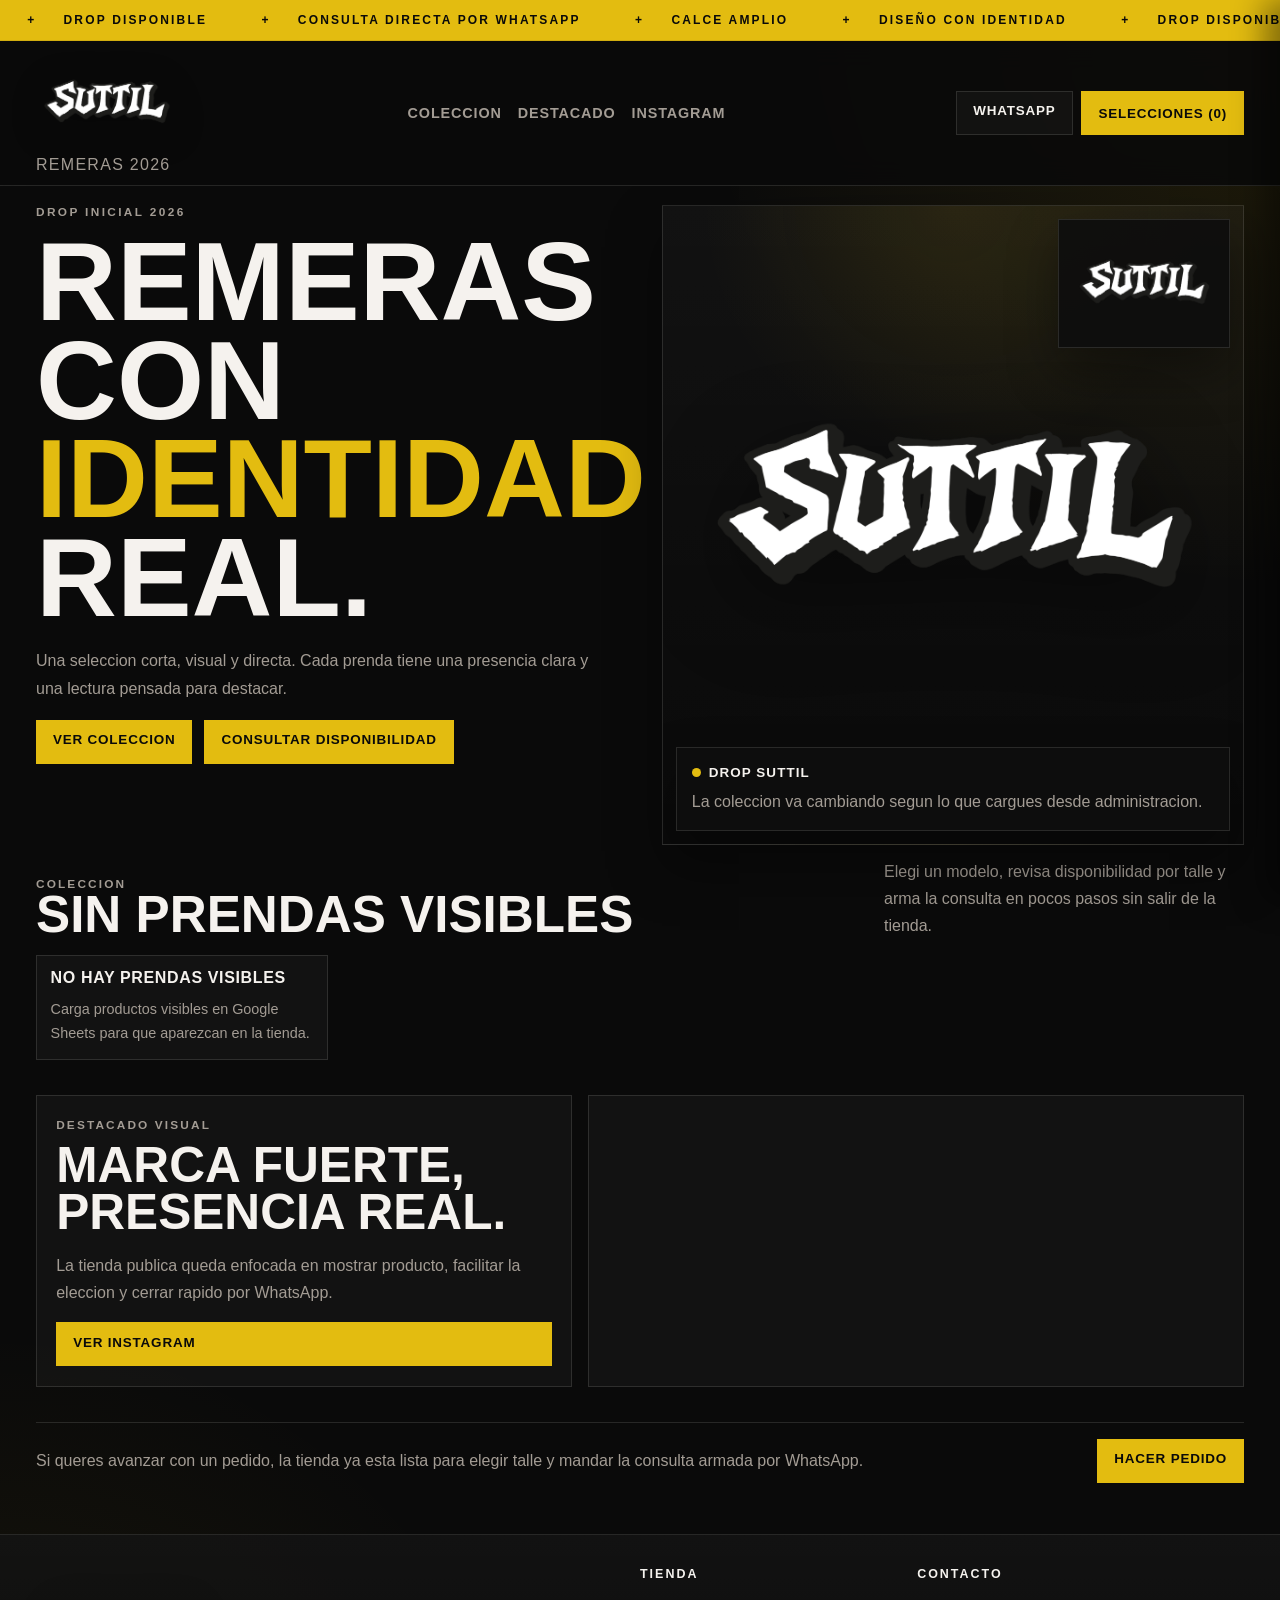
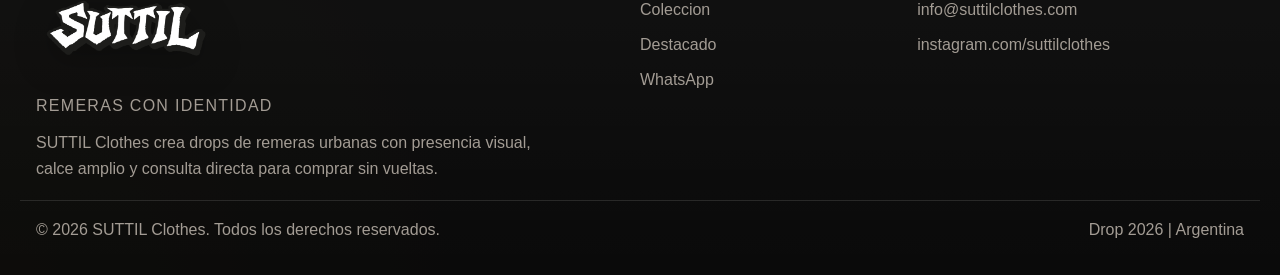
==== commit c35d1098: "varios fix" ====
--- a/index.html
+++ b/index.html
@@ -143,32 +143,22 @@
               </div>
             </div>
 
-            <div class="hero-note">
-              <div>
-                <strong id="heroDropCount">14</strong>
-                <span>Modelos visibles en este drop</span>
-              </div>
-              <div>
-                <strong>1</strong>
-                <span>Canal directo para consultas y pedidos</span>
-              </div>
-            </div>
           </div>
 
           <div class="hero-visual panel">
             <div class="hero-card logo">
-              <img src="assets/sticker.png" alt="Logo SUTTIL" />
+              <img src="assets/sticker.png" alt="SUTTIL logo" />
             </div>
             <div class="hero-main-product">
               <img
                 id="heroProductImage"
                 src="assets/sticker.png"
-                alt="Logo SUTTIL"
+                alt="Remera SUTTIL destacada"
               />
             </div>
             <div class="hero-card tag">
               <strong id="heroTag"
-                ><span class="pulse-dot"></span> Drop SUTTIL</strong
+                ><span class="pulse-dot"></span> Drop disponible</strong
               >
               <p id="heroTagText">
                 Toca una prenda para ver disponibilidad, elegir talle y abrir el
@@ -183,7 +173,7 @@
             <div>
               <p class="section-kicker">Coleccion</p>
               <h2 class="section-title" id="collectionTitle">
-                14 modelos listos para destacar
+                modelos listos para destacar
               </h2>
             </div>
             <p class="section-summary">
@@ -192,7 +182,10 @@
             </p>
           </div>
 
-          <div class="category-filter" id="categoryFilter" aria-label="Filtrar por categoria"></div>
+          <div class="category-filter-shell">
+            <span class="category-filter-label">Categorias</span>
+            <div class="category-filter" id="categoryFilter" aria-label="Filtrar por categoria"></div>
+          </div>
 
           <div class="product-grid" id="productGrid"></div>
         </section>
--- a/css/store.css
+++ b/css/store.css
@@ -263,28 +263,62 @@
   line-height: 1.7;
 }
 
+.category-filter-shell {
+  display: flex;
+  align-items: center;
+  justify-content: space-between;
+  gap: 1rem;
+  margin-bottom: 1rem;
+  padding: 0.75rem 0;
+  border-top: 1px solid var(--line);
+  border-bottom: 1px solid var(--line);
+}
+
+.category-filter-shell[hidden] {
+  display: none;
+}
+
+.category-filter-label {
+  color: var(--muted);
+  font-size: 0.74rem;
+  font-weight: 900;
+  letter-spacing: 0.16em;
+  text-transform: uppercase;
+  white-space: nowrap;
+}
+
 .category-filter {
   display: flex;
   flex-wrap: wrap;
-  gap: 0.55rem;
-  margin-bottom: 1rem;
+  justify-content: flex-end;
+  gap: 0.6rem;
 }
 
 .category-filter-btn {
-  min-height: 2.35rem;
-  padding: 0.35rem 0.8rem;
-  border: 1px solid var(--line);
-  background: rgba(255, 255, 255, 0.03);
+  min-height: 2.6rem;
+  padding: 0.45rem 1rem;
+  border: 1px solid var(--line);
+  background: rgba(255, 255, 255, 0.045);
   color: var(--muted);
   text-transform: uppercase;
   letter-spacing: 0.08em;
   font-size: 0.72rem;
   font-weight: 900;
+  transition: background 0.2s ease, border-color 0.2s ease, color 0.2s ease, transform 0.2s ease;
+}
+
+.category-filter-btn:hover {
+  border-color: rgba(227, 188, 16, 0.55);
+  color: var(--ink);
 }
 
 .category-filter-btn.active {
   border-color: var(--accent);
   background: var(--accent);
+  color: #0a0a0a;
+}
+
+.category-filter-btn.active:hover {
   color: #0a0a0a;
 }
 
@@ -760,7 +794,17 @@
   pointer-events: auto;
 }
 
+body.modal-open {
+  position: fixed;
+  left: 0;
+  right: 0;
+  width: 100%;
+  overflow: hidden;
+  touch-action: none;
+}
+
 .zoom-dialog {
+  position: relative;
   width: min(100%, 980px);
   max-height: calc(100vh - 2rem);
   max-height: calc(100dvh - 2rem);
@@ -925,6 +969,33 @@
     display: grid;
   }
 
+  .hero-card.tag {
+    display: none;
+  }
+
+  .category-filter-shell {
+    align-items: stretch;
+    flex-direction: column;
+    gap: 0.65rem;
+  }
+
+  .category-filter {
+    flex-wrap: nowrap;
+    justify-content: flex-start;
+    overflow-x: auto;
+    padding-bottom: 0.2rem;
+    scrollbar-width: none;
+    -webkit-overflow-scrolling: touch;
+  }
+
+  .category-filter::-webkit-scrollbar {
+    display: none;
+  }
+
+  .category-filter-btn {
+    flex: 0 0 auto;
+  }
+
   .zoom-dialog {
     grid-template-columns: 1fr;
     max-height: calc(100vh - 1.5rem);
@@ -935,13 +1006,53 @@
 
   .zoom-stage {
     min-height: 0;
-    height: min(52vh, 430px);
-    height: min(52dvh, 430px);
+    height: min(44vh, 360px);
+    height: min(44dvh, 360px);
   }
 
   .zoom-meta {
     border-left: none;
     border-top: 1px solid var(--line);
+    gap: 0.75rem;
+    padding: 0.85rem;
+  }
+
+  .zoom-close {
+    position: absolute;
+    top: 0.5rem;
+    right: 0.5rem;
+    z-index: 2;
+    background: rgba(17, 17, 17, 0.9);
+    backdrop-filter: blur(10px);
+  }
+
+  .zoom-meta-top {
+    gap: 0.45rem;
+  }
+
+  .zoom-meta h3 {
+    padding-right: 3rem;
+  }
+
+  .zoom-tone,
+  .zoom-meta p {
+    line-height: 1.42;
+  }
+
+  .zoom-meta p {
+    display: -webkit-box;
+    overflow: hidden;
+    -webkit-box-orient: vertical;
+    -webkit-line-clamp: 3;
+  }
+
+  .zoom-actions {
+    gap: 0.45rem;
+  }
+
+  .zoom-actions .btn {
+    min-height: 40px;
+    padding-block: 0.55rem;
   }
 
   .mobile-cta {
@@ -1006,19 +1117,54 @@
   }
 
   .zoom-modal {
-    align-items: start;
-    overflow-y: auto;
+    place-items: center;
+    overflow: hidden;
     padding: 0.5rem;
   }
 
   .zoom-dialog {
-    max-height: none;
+    max-height: calc(100vh - 1rem);
+    max-height: calc(100dvh - 1rem);
   }
 
   .zoom-stage {
-    height: 48vh;
-    height: 48dvh;
-    min-height: 260px;
+    height: 36vh;
+    height: 36dvh;
+    min-height: 210px;
+    padding: 0.55rem;
+  }
+
+  .zoom-thumbs {
+    bottom: 0.55rem;
+    gap: 0.35rem;
+  }
+
+  .zoom-thumb {
+    width: 2.75rem;
+    height: 3.15rem;
+  }
+
+  .zoom-meta {
+    padding: 0.75rem;
+  }
+
+  .zoom-price {
+    font-size: 1rem;
+  }
+
+  .zoom-stock,
+  .zoom-size-wrap strong {
+    font-size: 0.68rem;
+  }
+
+  .zoom-size-wrap {
+    gap: 0.35rem;
+  }
+
+  .zoom-size-wrap .size-btn {
+    min-height: 2rem;
+    min-width: 2.3rem;
+    padding: 0.16rem 0.45rem;
   }
 
   .zoom-actions {
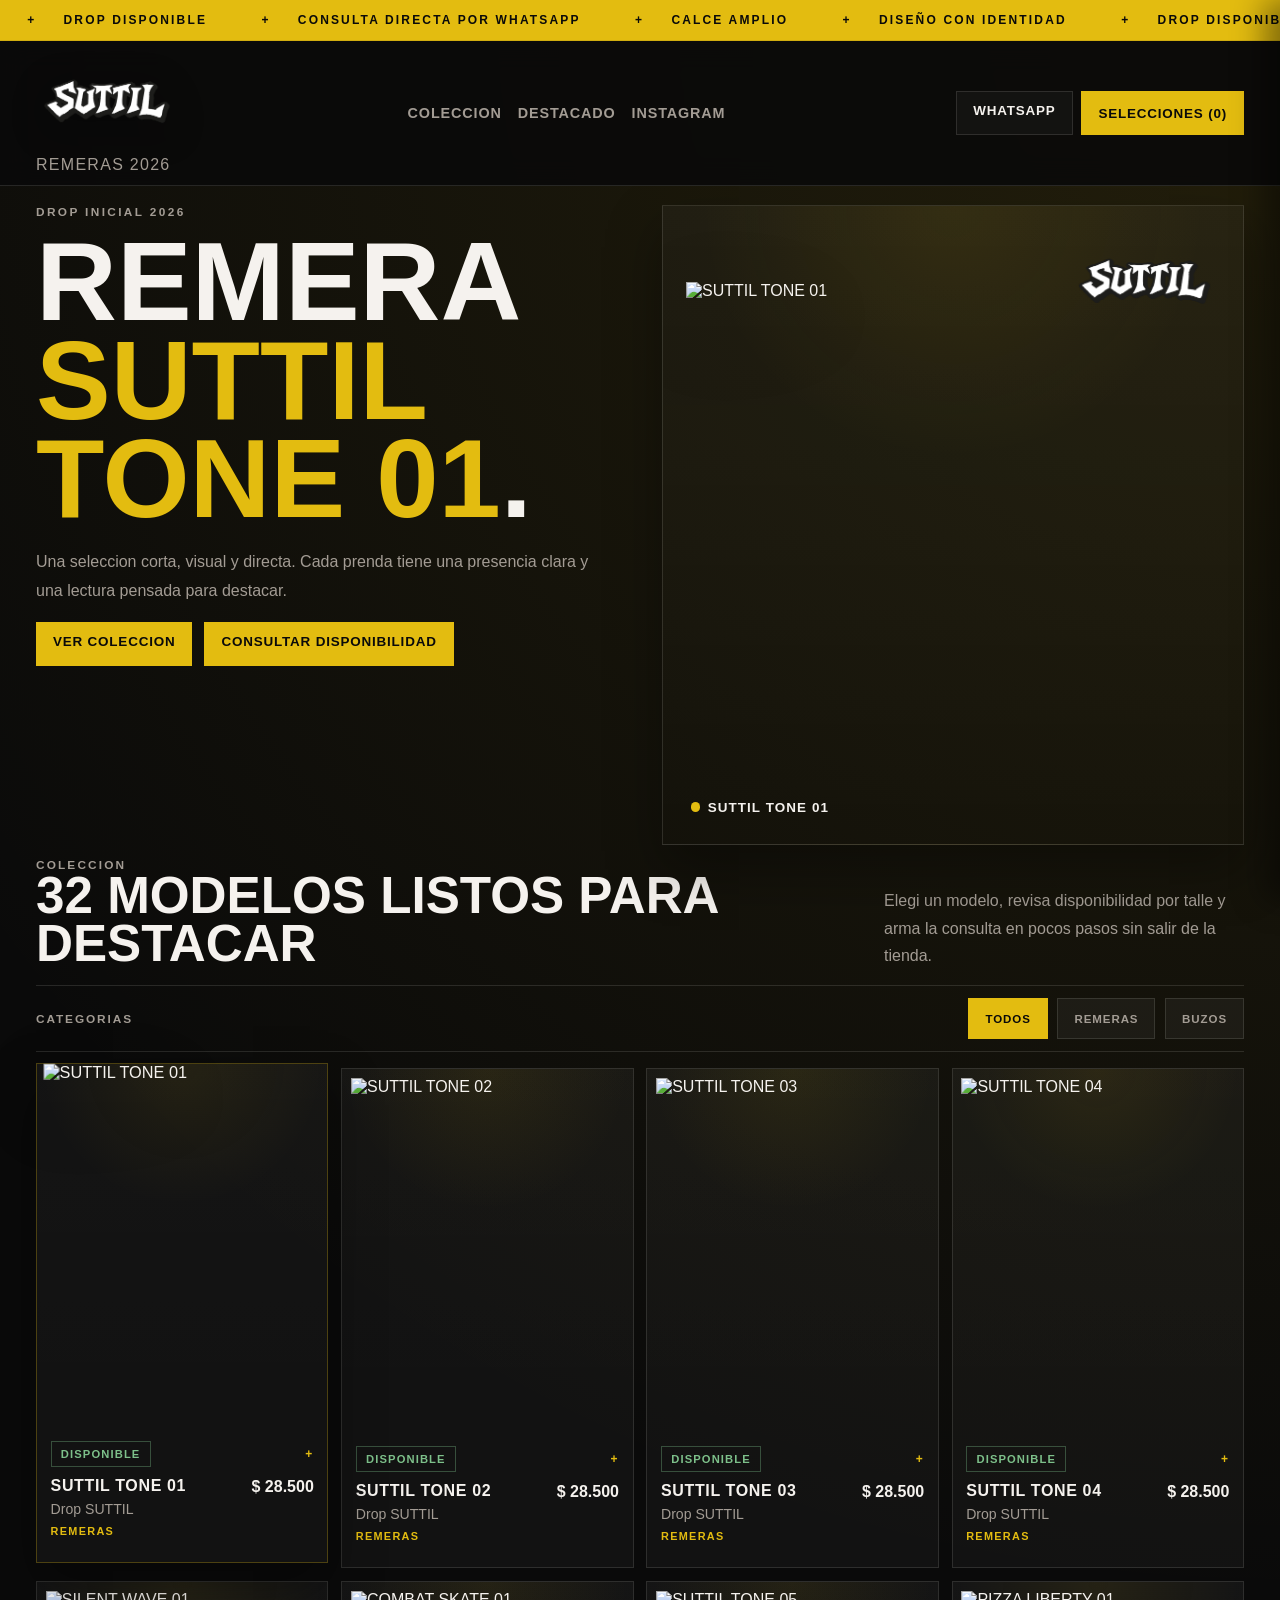
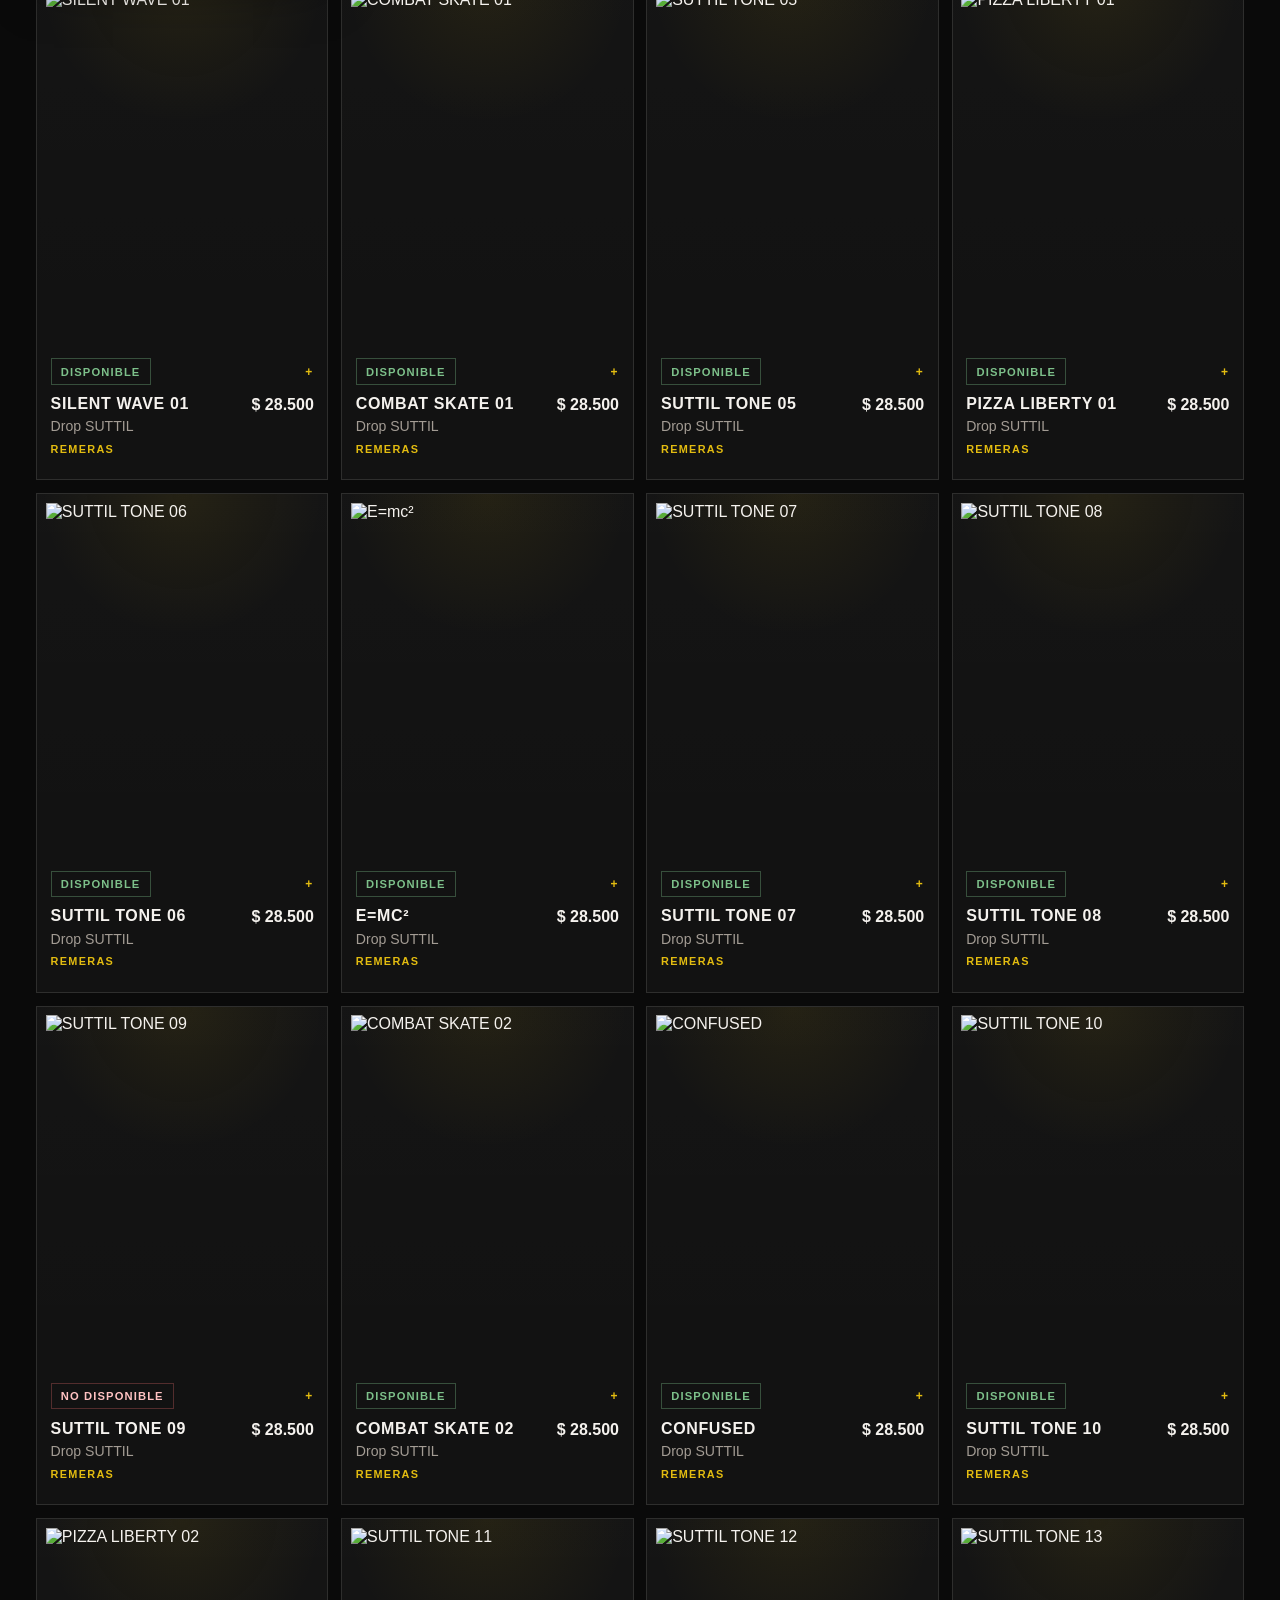
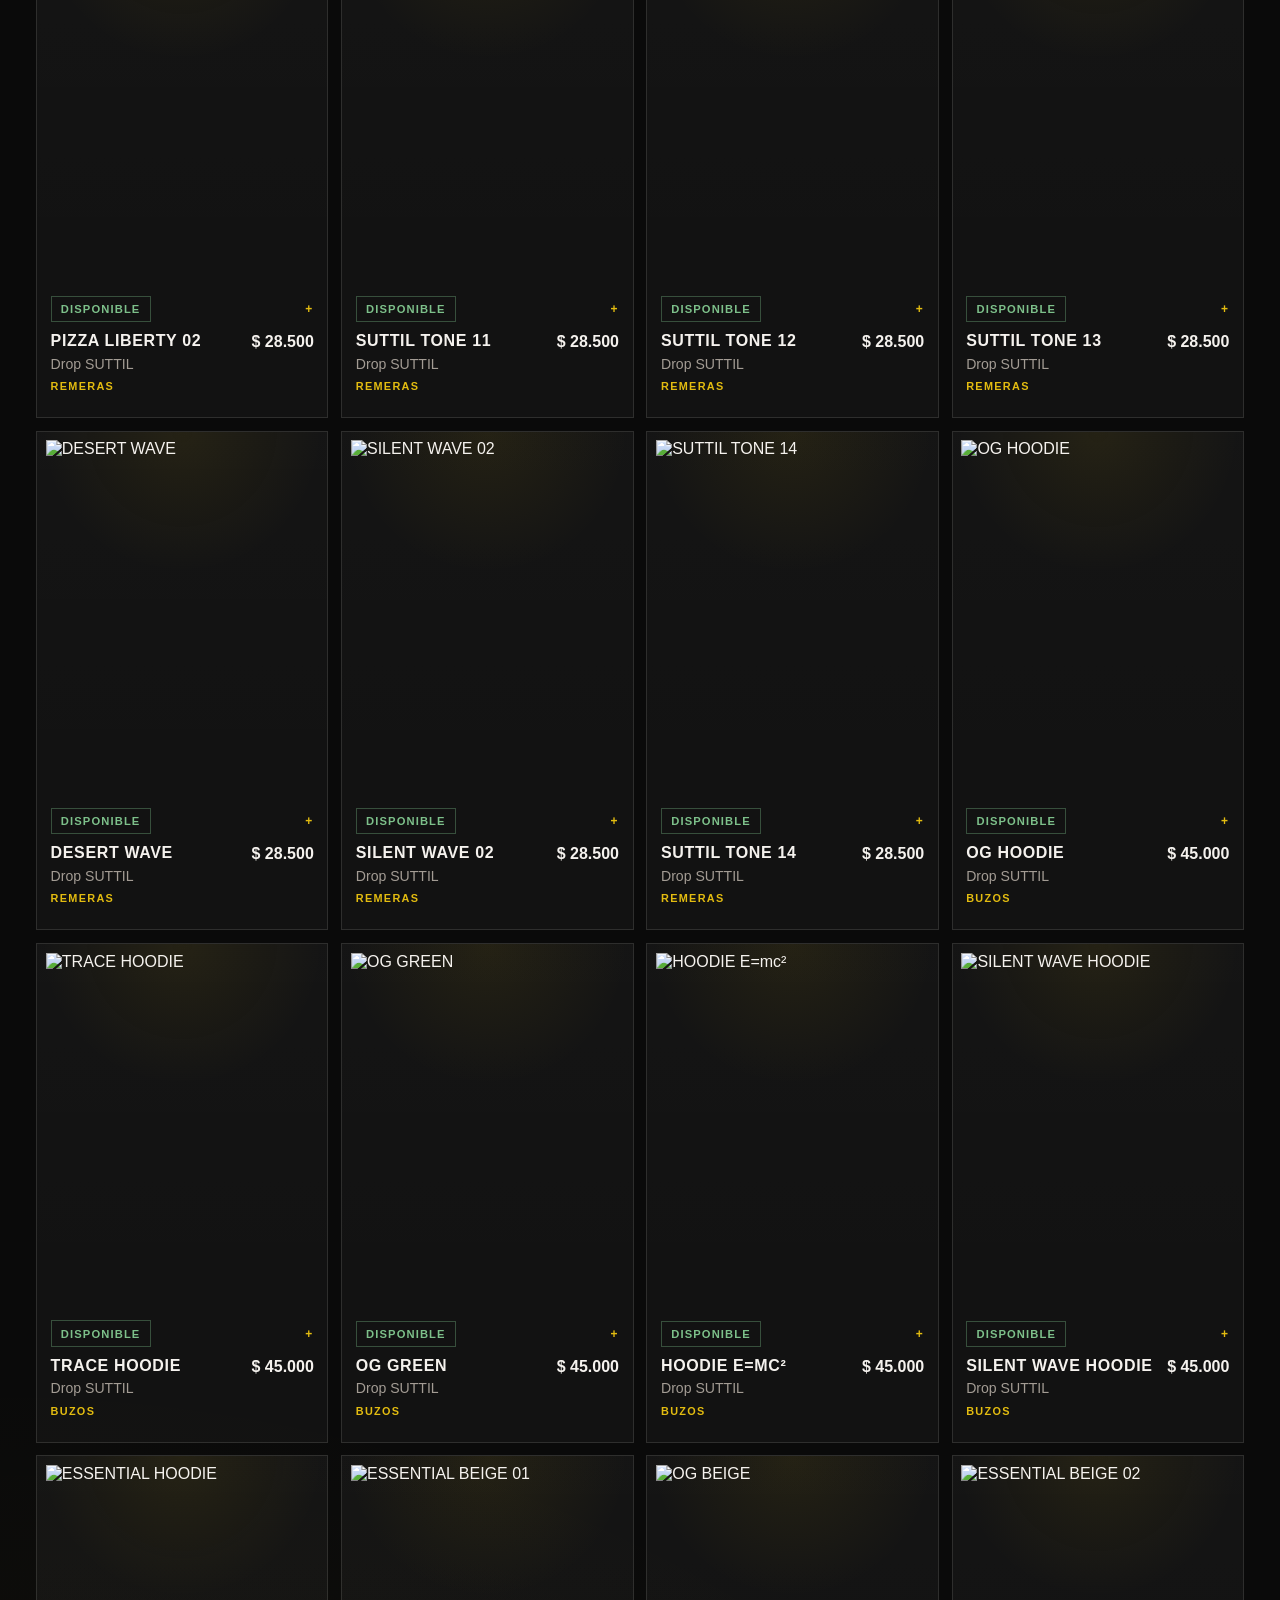
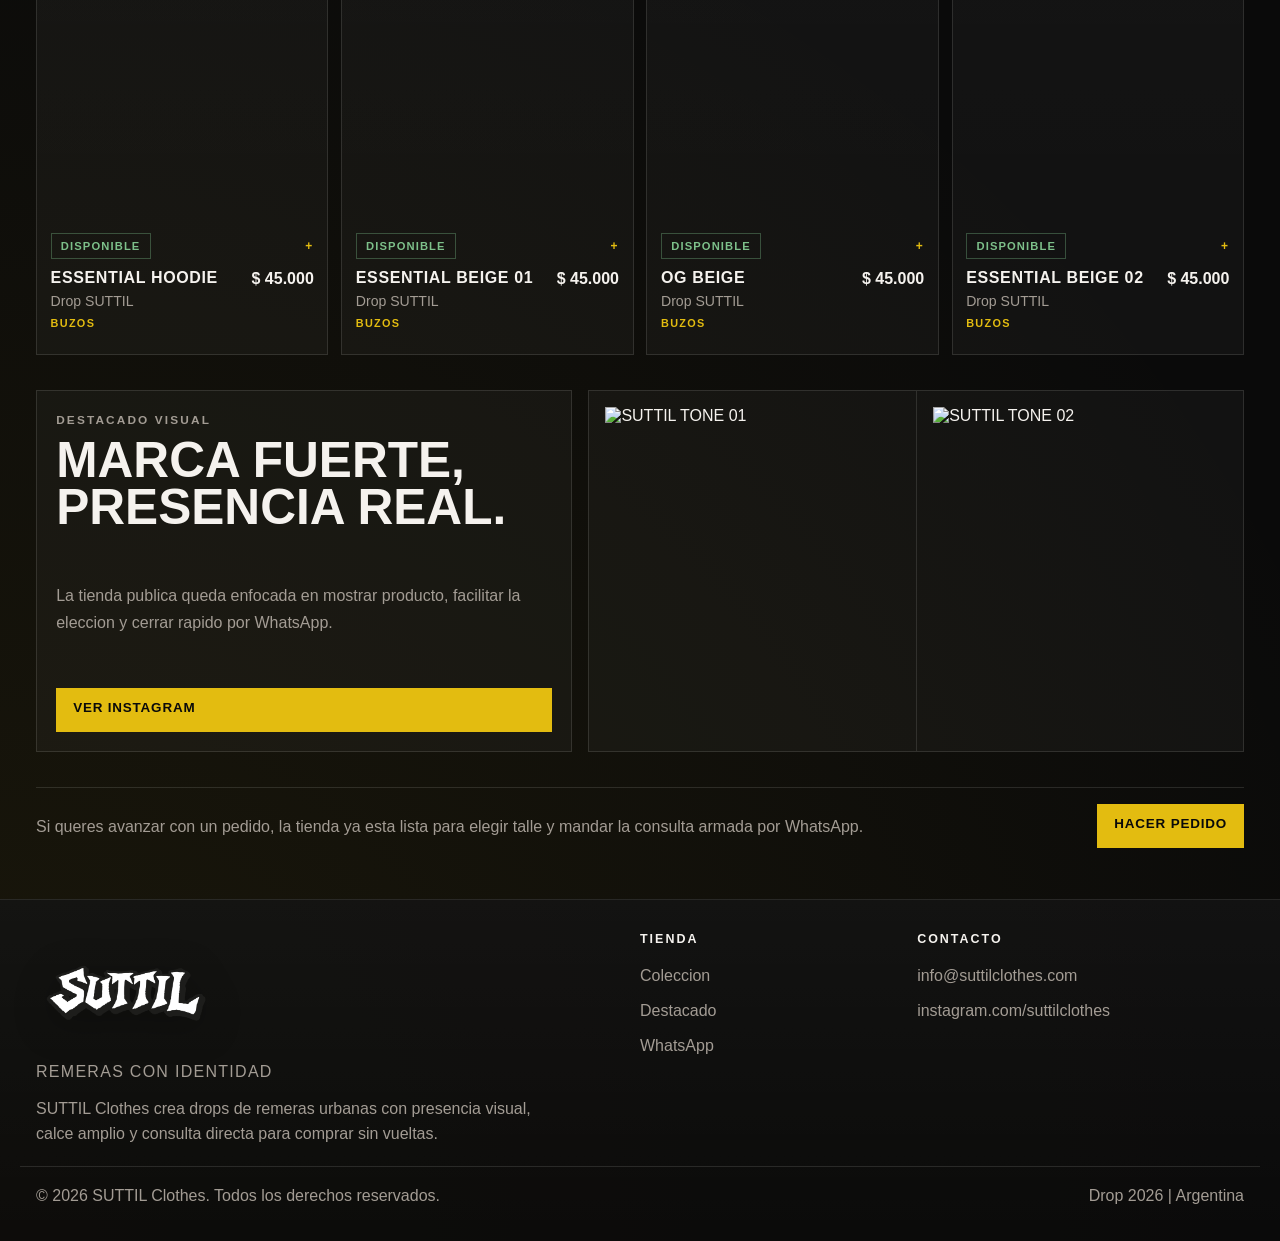
==== commit 8a74da02: "cambios en el detalle producto" ====
--- a/index.html
+++ b/index.html
@@ -119,7 +119,7 @@
         </nav>
       </header>
 
-      <main>
+      <main id="storeMain">
         <section class="hero container" id="inicio">
           <div class="hero-copy">
             <div>
@@ -142,7 +142,6 @@
                 >
               </div>
             </div>
-
           </div>
 
           <div class="hero-visual panel">
@@ -160,10 +159,6 @@
               <strong id="heroTag"
                 ><span class="pulse-dot"></span> Drop disponible</strong
               >
-              <p id="heroTagText">
-                Toca una prenda para ver disponibilidad, elegir talle y abrir el
-                detalle completo.
-              </p>
             </div>
           </div>
         </section>
@@ -184,7 +179,11 @@
 
           <div class="category-filter-shell">
             <span class="category-filter-label">Categorias</span>
-            <div class="category-filter" id="categoryFilter" aria-label="Filtrar por categoria"></div>
+            <div
+              class="category-filter"
+              id="categoryFilter"
+              aria-label="Filtrar por categoria"
+            ></div>
           </div>
 
           <div class="product-grid" id="productGrid"></div>
@@ -233,6 +232,126 @@
         </section>
       </main>
 
+      <section
+        class="product-detail-view"
+        id="productDetailView"
+        hidden
+        aria-live="polite"
+      >
+        <header class="detail-header">
+          <button
+            class="detail-nav-btn"
+            id="detailBack"
+            type="button"
+            aria-label="Volver a la tienda"
+          >
+            Volver
+          </button>
+          <a class="detail-brand" href="#inicio" aria-label="Ir al inicio">
+            <img src="assets/sticker.png" alt="SUTTIL Clothes" />
+          </a>
+          <button class="detail-nav-btn" id="detailCartButton" type="button">
+            Selecciones (0)
+          </button>
+        </header>
+
+        <div class="detail-gallery">
+          <button
+            class="detail-gallery-arrow detail-gallery-arrow--prev"
+            id="detailPrevButton"
+            type="button"
+            aria-label="Ver foto anterior"
+            hidden
+          >
+            &lsaquo;
+          </button>
+          <button
+            class="detail-photo-button"
+            id="detailPhotoButton"
+            type="button"
+            aria-label="Ampliar foto del producto"
+          >
+            <img
+              id="detailMainImage"
+              src="assets/sticker.png"
+              alt="Producto SUTTIL"
+            />
+          </button>
+          <button
+            class="detail-gallery-arrow detail-gallery-arrow--next"
+            id="detailNextButton"
+            type="button"
+            aria-label="Ver foto siguiente"
+            hidden
+          >
+            &rsaquo;
+          </button>
+          <div
+            class="detail-dots"
+            id="detailDots"
+            aria-label="Fotos del producto"
+          ></div>
+        </div>
+
+        <div class="detail-info">
+          <p class="detail-category" id="detailCategory">SUTTIL</p>
+          <div class="detail-title-row">
+            <h1 id="detailName">Producto</h1>
+            <a
+              class="detail-heart"
+              id="detailWhatsapp"
+              href="#"
+              target="_blank"
+              rel="noreferrer"
+              aria-label="Consultar este producto por WhatsApp"
+              >&#9825;</a
+            >
+          </div>
+          <div class="detail-price" id="detailPrice">$0</div>
+          <p class="detail-description" id="detailDescription"></p>
+          <p class="detail-stock" id="detailStock"></p>
+
+          <div class="detail-sizes-block">
+            <div class="detail-row-head">
+              <span>Talle</span>
+            </div>
+            <div
+              class="detail-size-row"
+              id="detailSizes"
+              role="group"
+              aria-label="Talles disponibles"
+            ></div>
+          </div>
+
+          <button
+            class="detail-add-btn"
+            id="detailAddButton"
+            type="button"
+            disabled
+          >
+            Agregar al carrito
+          </button>
+
+          <div class="detail-actions">
+            <a
+              id="detailConsultButton"
+              href="#"
+              target="_blank"
+              rel="noreferrer"
+              >Consultar por WhatsApp</a
+            >
+          </div>
+
+          <section
+            class="detail-related-section"
+            aria-labelledby="relatedTitle"
+          >
+            <h2 id="relatedTitle">Tambien te puede interesar</h2>
+            <div class="detail-related-grid" id="detailRelated"></div>
+          </section>
+        </div>
+      </section>
+
       <footer class="site-footer">
         <div class="footer-inner container">
           <div class="footer-brand">
@@ -298,58 +417,21 @@
     <div class="overlay" id="overlay"></div>
 
     <div class="zoom-modal" id="zoomModal" aria-hidden="true">
-      <div class="zoom-dialog">
-        <div class="zoom-stage">
-          <img
-            id="zoomImage"
-            src="assets/sticker.png"
-            alt="Vista ampliada de la prenda"
-          />
-          <div class="zoom-thumbs" id="zoomThumbs" hidden></div>
-        </div>
-        <div class="zoom-meta">
-          <div class="zoom-meta-top">
-            <button
-              class="zoom-close"
-              id="zoomClose"
-              type="button"
-              aria-label="Cerrar vista ampliada"
-            >
-              x
-            </button>
-            <h3 id="zoomTitle">SUTTIL</h3>
-            <div class="zoom-price" id="zoomPrice">$0</div>
-            <div class="zoom-stock" id="zoomStock">
-              Selecciona un talle para ver disponibilidad.
-            </div>
-            <div class="zoom-tone" id="zoomTone">Detalle del producto</div>
-            <p id="zoomDescription">
-              Vista ampliada para revisar mejor la prenda.
-            </p>
-            <div class="zoom-size-wrap">
-              <strong>Talles</strong>
-              <div
-                class="size-row"
-                id="zoomSizes"
-                role="group"
-                aria-label="Talles en detalle"
-              ></div>
-            </div>
-          </div>
-          <div class="zoom-actions">
-            <button class="btn btn-primary" id="zoomAdd" type="button">
-              Agregar al carrito
-            </button>
-            <a
-              class="btn btn-accent"
-              id="zoomWhatsapp"
-              href="#"
-              target="_blank"
-              rel="noreferrer"
-              >Consultar esta prenda</a
-            >
-          </div>
-        </div>
+      <button
+        class="zoom-close"
+        id="zoomClose"
+        type="button"
+        aria-label="Cerrar vista ampliada"
+      >
+        x
+      </button>
+      <div class="zoom-stage">
+        <img
+          id="zoomImage"
+          src="assets/sticker.png"
+          alt="Vista ampliada de la prenda"
+        />
+        <div class="zoom-thumbs" id="zoomThumbs" hidden></div>
       </div>
     </div>
 
--- a/css/shared.css
+++ b/css/shared.css
@@ -1,15 +1,12 @@
 :root {
   --bg: #0a0a0a;
   --surface: #111111;
-  --surface-2: #171717;
   --ink: #f5f2ee;
   --muted: #a39c94;
   --line: rgba(245, 242, 238, 0.12);
   --accent: #e3bc10;
-  --danger: #cb5f5f;
   --success: #7dc08a;
   --shadow: 0 24px 50px rgba(0, 0, 0, 0.35);
-  --radius: 8px;
   --container: 1240px;
 }
 
@@ -44,9 +41,7 @@
 }
 
 button,
-input,
-textarea,
-select {
+input {
   font: inherit;
 }
 
@@ -99,12 +94,6 @@
   background: rgba(255, 255, 255, 0.03);
 }
 
-.btn-danger {
-  border-color: rgba(203, 95, 95, 0.4);
-  color: #ffdede;
-  background: rgba(203, 95, 95, 0.08);
-}
-
 .section-kicker {
   font-size: 0.74rem;
   text-transform: uppercase;
@@ -118,11 +107,6 @@
   line-height: 0.95;
   text-transform: uppercase;
   font-weight: 900;
-}
-
-.section-copy {
-  color: var(--muted);
-  line-height: 1.7;
 }
 
 .brand-lockup {
@@ -152,79 +136,3 @@
   box-shadow: var(--shadow);
 }
 
-.field,
-.field-inline {
-  display: grid;
-  gap: 0.35rem;
-}
-
-.field-inline {
-  grid-template-columns: repeat(2, minmax(0, 1fr));
-}
-
-.field label,
-.field-inline label {
-  display: grid;
-  gap: 0.35rem;
-}
-
-.field span,
-.field-inline span,
-.label {
-  color: var(--muted);
-  font-size: 0.78rem;
-  text-transform: uppercase;
-  letter-spacing: 0.08em;
-  font-weight: 800;
-}
-
-input,
-textarea,
-select {
-  width: 100%;
-  border: 1px solid var(--line);
-  background: rgba(255, 255, 255, 0.03);
-  color: var(--ink);
-  padding: 0.8rem 0.9rem;
-}
-
-input::placeholder,
-textarea::placeholder {
-  color: #7c766f;
-}
-
-textarea {
-  resize: vertical;
-}
-
-.pill {
-  display: inline-flex;
-  align-items: center;
-  gap: 0.35rem;
-  border: 1px solid var(--line);
-  padding: 0.38rem 0.6rem;
-  font-size: 0.72rem;
-  letter-spacing: 0.1em;
-  text-transform: uppercase;
-  font-weight: 800;
-}
-
-.pill.success {
-  border-color: rgba(125, 192, 138, 0.35);
-  color: var(--success);
-}
-
-.pill.muted {
-  color: var(--muted);
-}
-
-.pill.danger {
-  border-color: rgba(203, 95, 95, 0.35);
-  color: #ffc2c2;
-}
-
-@media (max-width: 760px) {
-  .field-inline {
-    grid-template-columns: 1fr;
-  }
-}
--- a/css/store.css
+++ b/css/store.css
@@ -124,30 +124,6 @@
   margin-top: 1rem;
 }
 
-.hero-note {
-  display: grid;
-  grid-template-columns: repeat(2, minmax(0, 1fr));
-  gap: 0.75rem;
-}
-
-.hero-note > div {
-  border: 1px solid var(--line);
-  background: rgba(255, 255, 255, 0.03);
-  padding: 0.9rem;
-}
-
-.hero-note strong {
-  display: block;
-  font-size: 1.7rem;
-}
-
-.hero-note span {
-  display: block;
-  color: var(--muted);
-  line-height: 1.5;
-  margin-top: 0.2rem;
-}
-
 .hero-visual {
   min-height: 640px;
   position: relative;
@@ -160,9 +136,6 @@
 
 .hero-card {
   position: absolute;
-  border: 1px solid var(--line);
-  background: rgba(14, 14, 14, 0.92);
-  box-shadow: var(--shadow);
 }
 
 .hero-card.logo {
@@ -223,27 +196,6 @@
   margin-top: 0.5rem;
 }
 
-.section-band {
-  padding-block: 0.5rem 1rem;
-}
-
-.section-band-inner {
-  display: grid;
-  grid-template-columns: repeat(4, minmax(0, 1fr));
-  gap: 0.75rem;
-}
-
-.band-item {
-  border: 1px solid var(--line);
-  background: rgba(255, 255, 255, 0.03);
-  text-align: center;
-  padding: 0.85rem;
-  text-transform: uppercase;
-  font-weight: 800;
-  letter-spacing: 0.08em;
-  font-size: 0.76rem;
-}
-
 .products,
 .spotlight,
 .contact {
@@ -353,7 +305,7 @@
   background:
     radial-gradient(circle at top, rgba(227, 188, 16, 0.08), transparent 36%),
     linear-gradient(180deg, rgba(255, 255, 255, 0.01), rgba(255, 255, 255, 0));
-  cursor: zoom-in;
+  cursor: pointer;
 }
 
 .product-media img {
@@ -670,6 +622,352 @@
   align-items: center;
   padding-block: 1rem 2rem;
   border-top: 1px solid var(--line);
+}
+
+.product-detail-active {
+  background:
+    radial-gradient(circle at top right, rgba(227, 188, 16, 0.12), transparent 26%),
+    radial-gradient(circle at bottom left, rgba(227, 188, 16, 0.08), transparent 24%),
+    var(--bg);
+  color: var(--ink);
+}
+
+.product-detail-view {
+  min-height: 100vh;
+  background:
+    radial-gradient(circle at top right, rgba(227, 188, 16, 0.12), transparent 26%),
+    radial-gradient(circle at bottom left, rgba(227, 188, 16, 0.08), transparent 24%),
+    var(--bg);
+  color: var(--ink);
+  font-family: "Trebuchet MS", "Segoe UI", sans-serif;
+}
+
+.detail-header {
+  position: sticky;
+  top: 0;
+  z-index: 18;
+  height: 68px;
+  display: grid;
+  grid-template-columns: 1fr auto 1fr;
+  align-items: center;
+  gap: 0.8rem;
+  padding: 0 1rem;
+  background: rgba(10, 10, 10, 0.9);
+  border-bottom: 1px solid var(--line);
+  backdrop-filter: blur(12px);
+}
+
+.detail-brand {
+  display: flex;
+  align-items: center;
+  justify-content: center;
+}
+
+.detail-brand img {
+  width: clamp(92px, 24vw, 132px);
+  max-height: 46px;
+  object-fit: contain;
+  filter: drop-shadow(0 8px 18px rgba(0, 0, 0, 0.25));
+}
+
+.detail-nav-btn {
+  min-height: 38px;
+  border: 1px solid var(--line);
+  background: rgba(255, 255, 255, 0.03);
+  color: var(--ink);
+  text-transform: uppercase;
+  letter-spacing: 0.04em;
+  font-size: 0.76rem;
+  font-weight: 900;
+  padding: 0.25rem 0.75rem;
+}
+
+.detail-nav-btn:first-child {
+  justify-self: start;
+}
+
+.detail-nav-btn:last-child {
+  justify-self: end;
+}
+
+.detail-gallery {
+  position: relative;
+  background:
+    radial-gradient(circle at top, rgba(227, 188, 16, 0.08), transparent 36%),
+    linear-gradient(180deg, rgba(255, 255, 255, 0.03), rgba(255, 255, 255, 0));
+  border-bottom: 1px solid var(--line);
+}
+
+.detail-photo-button {
+  width: 100%;
+  min-height: min(72vh, 720px);
+  border: none;
+  background: transparent;
+  display: grid;
+  place-items: center;
+  padding: clamp(1.2rem, 5vw, 3.2rem);
+  cursor: zoom-in;
+}
+
+.detail-photo-button img {
+  width: min(100%, 760px);
+  height: min(64vh, 640px);
+  object-fit: contain;
+  filter: drop-shadow(0 26px 46px rgba(0, 0, 0, 0.42));
+}
+
+.detail-gallery-arrow {
+  position: absolute;
+  top: 50%;
+  z-index: 2;
+  width: clamp(2.6rem, 5vw, 3.4rem);
+  aspect-ratio: 1;
+  border: 1px solid rgba(255, 255, 255, 0.22);
+  border-radius: 999px;
+  background: rgba(7, 7, 7, 0.58);
+  color: var(--cream);
+  display: grid;
+  place-items: center;
+  font: 300 clamp(2.3rem, 4vw, 3.1rem) / 0.8 "Trebuchet MS", "Segoe UI", sans-serif;
+  cursor: pointer;
+  transform: translateY(-50%);
+  transition: background 180ms ease, border-color 180ms ease, color 180ms ease;
+}
+
+.detail-gallery-arrow:hover,
+.detail-gallery-arrow:focus-visible {
+  border-color: var(--accent);
+  background: rgba(7, 7, 7, 0.82);
+  color: var(--accent);
+}
+
+.detail-gallery-arrow[hidden] {
+  display: none;
+}
+
+.detail-gallery-arrow--prev {
+  left: clamp(0.7rem, 3vw, 2rem);
+}
+
+.detail-gallery-arrow--next {
+  right: clamp(0.7rem, 3vw, 2rem);
+}
+
+.detail-dots {
+  display: flex;
+  justify-content: center;
+  gap: 0.55rem;
+  padding: 0 1rem 1rem;
+}
+
+.detail-dots[hidden] {
+  display: none;
+}
+
+.detail-dot {
+  width: 0.68rem;
+  height: 0.68rem;
+  border-radius: 999px;
+  border: 1px solid var(--line);
+  background: rgba(255, 255, 255, 0.04);
+}
+
+.detail-dot.active {
+  border-color: var(--accent);
+  background: var(--accent);
+}
+
+.detail-info {
+  width: min(100%, 1120px);
+  margin: 0 auto;
+  padding: 1.1rem 1.2rem 3rem;
+}
+
+.detail-category,
+.detail-stock,
+.detail-row-head,
+.detail-actions a {
+  text-transform: uppercase;
+  letter-spacing: 0.06em;
+  font-size: 0.72rem;
+  font-weight: 800;
+}
+
+.detail-category {
+  color: var(--accent);
+  margin-bottom: 0.55rem;
+}
+
+.detail-title-row {
+  display: grid;
+  grid-template-columns: minmax(0, 1fr) auto;
+  gap: 1rem;
+  align-items: start;
+}
+
+.detail-title-row h1 {
+  font-size: clamp(1.24rem, 3vw, 2rem);
+  line-height: 1.1;
+  text-transform: uppercase;
+  font-weight: 500;
+  letter-spacing: 0;
+}
+
+.detail-heart {
+  width: 2.6rem;
+  height: 2.6rem;
+  display: grid;
+  place-items: center;
+  color: var(--ink);
+  font-size: 1.8rem;
+  line-height: 1;
+}
+
+.detail-price {
+  color: var(--accent);
+  font-size: 1.05rem;
+  letter-spacing: 0.12em;
+  font-weight: 800;
+  margin-top: 0.7rem;
+}
+
+.detail-description {
+  max-width: 760px;
+  color: var(--muted);
+  line-height: 1.65;
+  margin-top: 0.8rem;
+}
+
+.detail-stock {
+  color: var(--muted);
+  margin-top: 0.4rem;
+}
+
+.detail-sizes-block {
+  margin-top: 1.45rem;
+  padding-top: 1.45rem;
+  border-top: 1px solid var(--line);
+}
+
+.detail-row-head {
+  display: flex;
+  justify-content: space-between;
+  color: var(--muted);
+  margin-bottom: 0.7rem;
+}
+
+.detail-size-row {
+  display: flex;
+  flex-wrap: wrap;
+  gap: 0.65rem;
+}
+
+.detail-size-row .size-btn {
+  min-width: auto;
+  min-height: 2rem;
+  padding: 0.15rem 0.2rem;
+  border: none;
+  background: transparent;
+  color: var(--ink);
+  font-size: 0.95rem;
+}
+
+.detail-size-row .size-btn.active {
+  background: var(--accent);
+  color: #0a0a0a;
+  padding-inline: 0.55rem;
+}
+
+.detail-size-row .size-btn[disabled] {
+  color: var(--muted);
+}
+
+.detail-add-btn {
+  width: min(100%, 420px);
+  min-height: 46px;
+  margin: 2rem auto 0;
+  display: block;
+  border: 1px solid var(--accent);
+  background: var(--accent);
+  color: #0a0a0a;
+  text-transform: uppercase;
+  letter-spacing: 0.03em;
+  font-weight: 800;
+}
+
+.detail-add-btn:disabled {
+  opacity: 0.42;
+  cursor: not-allowed;
+}
+
+.detail-actions {
+  margin-top: 1.6rem;
+}
+
+.detail-actions a {
+  color: var(--ink);
+}
+
+.detail-related-section {
+  margin-top: 4rem;
+  padding-top: 2rem;
+  border-top: 1px solid var(--line);
+}
+
+.detail-related-section h2 {
+  font-size: clamp(1.15rem, 3vw, 1.65rem);
+  line-height: 1.15;
+  letter-spacing: 0.06em;
+  text-transform: uppercase;
+  font-weight: 500;
+  margin-bottom: 1.35rem;
+}
+
+.detail-related-grid {
+  display: grid;
+  grid-template-columns: repeat(4, minmax(0, 1fr));
+  gap: 1rem;
+}
+
+.detail-related-card {
+  min-width: 0;
+  cursor: pointer;
+}
+
+.detail-related-media {
+  aspect-ratio: 4 / 5;
+  display: grid;
+  place-items: center;
+  border: 1px solid var(--line);
+  background:
+    radial-gradient(circle at top, rgba(227, 188, 16, 0.08), transparent 36%),
+    linear-gradient(180deg, rgba(255, 255, 255, 0.03), rgba(255, 255, 255, 0));
+  padding: 0.85rem;
+}
+
+.detail-related-media img {
+  width: 100%;
+  height: 100%;
+  object-fit: contain;
+}
+
+.detail-related-card h3 {
+  margin-top: 0.65rem;
+  color: var(--ink);
+  font-size: 0.92rem;
+  line-height: 1.15;
+  text-transform: uppercase;
+  font-weight: 500;
+  white-space: nowrap;
+  overflow: hidden;
+  text-overflow: ellipsis;
+}
+
+.detail-related-price {
+  margin-top: 0.45rem;
+  color: var(--accent);
+  font-size: 0.88rem;
+  font-weight: 800;
 }
 
 .mobile-cta {
@@ -803,28 +1101,16 @@
   touch-action: none;
 }
 
-.zoom-dialog {
-  position: relative;
-  width: min(100%, 980px);
-  max-height: calc(100vh - 2rem);
-  max-height: calc(100dvh - 2rem);
-  background: #111;
-  border: 1px solid var(--line);
-  display: grid;
-  grid-template-columns: minmax(0, 1fr) 280px;
-  overflow: hidden;
-  box-shadow: 0 24px 60px rgba(0, 0, 0, 0.45);
-}
-
 .zoom-stage {
   position: relative;
-  height: clamp(420px, 78vh, 720px);
-  height: clamp(420px, 78dvh, 720px);
+  width: min(100%, 1100px);
+  height: min(86vh, 820px);
+  height: min(86dvh, 820px);
   min-height: 0;
   display: flex;
   align-items: center;
   justify-content: center;
-  padding: 1rem;
+  padding: 1.25rem;
   background:
     radial-gradient(circle at top, rgba(227, 188, 16, 0.08), transparent 34%),
     linear-gradient(180deg, rgba(255, 255, 255, 0.015), rgba(255, 255, 255, 0));
@@ -859,7 +1145,7 @@
 }
 
 .zoom-thumb.active {
-  border-color: var(--accent);
+  border-color: var(--line);
   opacity: 1;
 }
 
@@ -869,66 +1155,12 @@
   object-fit: contain;
 }
 
-.zoom-meta {
-  display: flex;
-  flex-direction: column;
-  justify-content: space-between;
-  gap: 1rem;
-  padding: 1rem;
-  border-left: 1px solid var(--line);
-}
-
-.zoom-meta-top {
-  display: flex;
-  flex-direction: column;
-  gap: 0.7rem;
-}
-
-.zoom-meta h3 {
-  font-size: 1rem;
-  text-transform: uppercase;
-  letter-spacing: 0.08em;
-  font-weight: 900;
-}
-
-.zoom-price {
-  font-size: 1.1rem;
-  font-weight: 900;
-}
-
-.zoom-stock {
-  color: var(--accent);
-  font-size: 0.78rem;
-  text-transform: uppercase;
-  letter-spacing: 0.12em;
-  font-weight: 800;
-}
-
-.zoom-tone,
-.zoom-meta p {
-  color: var(--muted);
-  line-height: 1.6;
-}
-
-.zoom-size-wrap {
-  display: grid;
-  gap: 0.45rem;
-}
-
-.zoom-size-wrap strong {
-  font-size: 0.72rem;
-  text-transform: uppercase;
-  letter-spacing: 0.14em;
-  color: var(--muted);
-}
-
-.zoom-actions {
-  display: grid;
-  gap: 0.6rem;
-}
-
 @media (max-width: 1020px) {
   .product-grid {
+    grid-template-columns: repeat(3, minmax(0, 1fr));
+  }
+
+  .detail-related-grid {
     grid-template-columns: repeat(3, minmax(0, 1fr));
   }
 
@@ -954,11 +1186,38 @@
     transform: none;
   }
 
-  .hero-note,
-  .section-band-inner,
   .product-grid,
   .spotlight-visual {
     grid-template-columns: 1fr 1fr;
+  }
+
+  .detail-header {
+    height: 68px;
+    padding-inline: 0.7rem;
+  }
+
+  .detail-nav-btn {
+    font-size: 0.66rem;
+    letter-spacing: 0.02em;
+  }
+
+  .detail-photo-button {
+    min-height: 64vh;
+    min-height: 64dvh;
+    padding: 1rem;
+  }
+
+  .detail-photo-button img {
+    height: 56vh;
+    height: 56dvh;
+  }
+
+  .detail-info {
+    padding-inline: 1.1rem;
+  }
+
+  .detail-related-grid {
+    grid-template-columns: repeat(2, minmax(0, 1fr));
   }
 
   .section-head,
@@ -970,6 +1229,10 @@
   }
 
   .hero-card.tag {
+    display: none;
+  }
+
+  .hero-card.logo {
     display: none;
   }
 
@@ -996,25 +1259,10 @@
     flex: 0 0 auto;
   }
 
-  .zoom-dialog {
-    grid-template-columns: 1fr;
-    max-height: calc(100vh - 1.5rem);
-    max-height: calc(100dvh - 1.5rem);
-    overflow-y: auto;
-    -webkit-overflow-scrolling: touch;
-  }
-
   .zoom-stage {
     min-height: 0;
-    height: min(44vh, 360px);
-    height: min(44dvh, 360px);
-  }
-
-  .zoom-meta {
-    border-left: none;
-    border-top: 1px solid var(--line);
-    gap: 0.75rem;
-    padding: 0.85rem;
+    height: min(82vh, 680px);
+    height: min(82dvh, 680px);
   }
 
   .zoom-close {
@@ -1026,35 +1274,6 @@
     backdrop-filter: blur(10px);
   }
 
-  .zoom-meta-top {
-    gap: 0.45rem;
-  }
-
-  .zoom-meta h3 {
-    padding-right: 3rem;
-  }
-
-  .zoom-tone,
-  .zoom-meta p {
-    line-height: 1.42;
-  }
-
-  .zoom-meta p {
-    display: -webkit-box;
-    overflow: hidden;
-    -webkit-box-orient: vertical;
-    -webkit-line-clamp: 3;
-  }
-
-  .zoom-actions {
-    gap: 0.45rem;
-  }
-
-  .zoom-actions .btn {
-    min-height: 40px;
-    padding-block: 0.55rem;
-  }
-
   .mobile-cta {
     display: block;
     position: fixed;
@@ -1062,12 +1281,12 @@
     bottom: 0.85rem;
     left: auto;
     z-index: 22;
-    width: 3rem;
-    height: 3rem;
+    width: auto;
+    height: auto;
     padding: 0;
     pointer-events: none;
     opacity: 0;
-    transform: translateY(1rem) scale(0.92);
+    transform: translateY(1rem);
     transition: opacity 0.28s ease, transform 0.28s ease;
   }
 
@@ -1077,28 +1296,21 @@
 
   .mobile-cta.is-visible {
     opacity: 1;
-    transform: translateY(0) scale(1);
-  }
-
-  .mobile-cta .whatsapp-float {
-    width: 3rem;
-    height: 3rem;
-    min-height: 0;
-    padding: 0;
-    display: grid;
-    place-items: center;
-    border-radius: 999px;
+    transform: translateY(0);
+  }
+
+  .mobile-cta .btn {
+    min-height: 42px;
+    padding: 0.65rem 0.85rem;
     border-color: #25d366;
     background: #25d366;
     color: #ffffff;
     box-shadow: 0 10px 24px rgba(0, 0, 0, 0.42);
     pointer-events: auto;
-  }
-
-  .whatsapp-mark {
-    width: 1.55rem;
-    height: 1.55rem;
-    fill: currentColor;
+    font-size: 0.72rem;
+    max-width: min(62vw, 15rem);
+    white-space: normal;
+    text-align: center;
   }
 
   .site-footer {
@@ -1122,14 +1334,9 @@
     padding: 0.5rem;
   }
 
-  .zoom-dialog {
-    max-height: calc(100vh - 1rem);
-    max-height: calc(100dvh - 1rem);
-  }
-
   .zoom-stage {
-    height: 36vh;
-    height: 36dvh;
+    height: 82vh;
+    height: 82dvh;
     min-height: 210px;
     padding: 0.55rem;
   }
@@ -1144,37 +1351,37 @@
     height: 3.15rem;
   }
 
-  .zoom-meta {
-    padding: 0.75rem;
-  }
-
-  .zoom-price {
-    font-size: 1rem;
-  }
-
-  .zoom-stock,
-  .zoom-size-wrap strong {
-    font-size: 0.68rem;
-  }
-
-  .zoom-size-wrap {
-    gap: 0.35rem;
-  }
-
-  .zoom-size-wrap .size-btn {
-    min-height: 2rem;
-    min-width: 2.3rem;
-    padding: 0.16rem 0.45rem;
-  }
-
-  .zoom-actions {
-    padding-bottom: env(safe-area-inset-bottom);
-  }
-
-  .section-band-inner,
-  .product-grid,
-  .hero-note {
+  .product-grid {
     grid-template-columns: 1fr;
+  }
+
+  .detail-header {
+    grid-template-columns: minmax(4rem, 1fr) auto minmax(4rem, 1fr);
+  }
+
+  .detail-nav-btn:last-child {
+    max-width: 6.6rem;
+    overflow: hidden;
+    text-overflow: ellipsis;
+    white-space: nowrap;
+  }
+
+  .detail-photo-button {
+    min-height: 58vh;
+    min-height: 58dvh;
+  }
+
+  .detail-photo-button img {
+    height: 50vh;
+    height: 50dvh;
+  }
+
+  .detail-title-row h1 {
+    font-size: 1.25rem;
+  }
+
+  .detail-add-btn {
+    width: calc(100% - 2rem);
   }
 
   .product-actions {
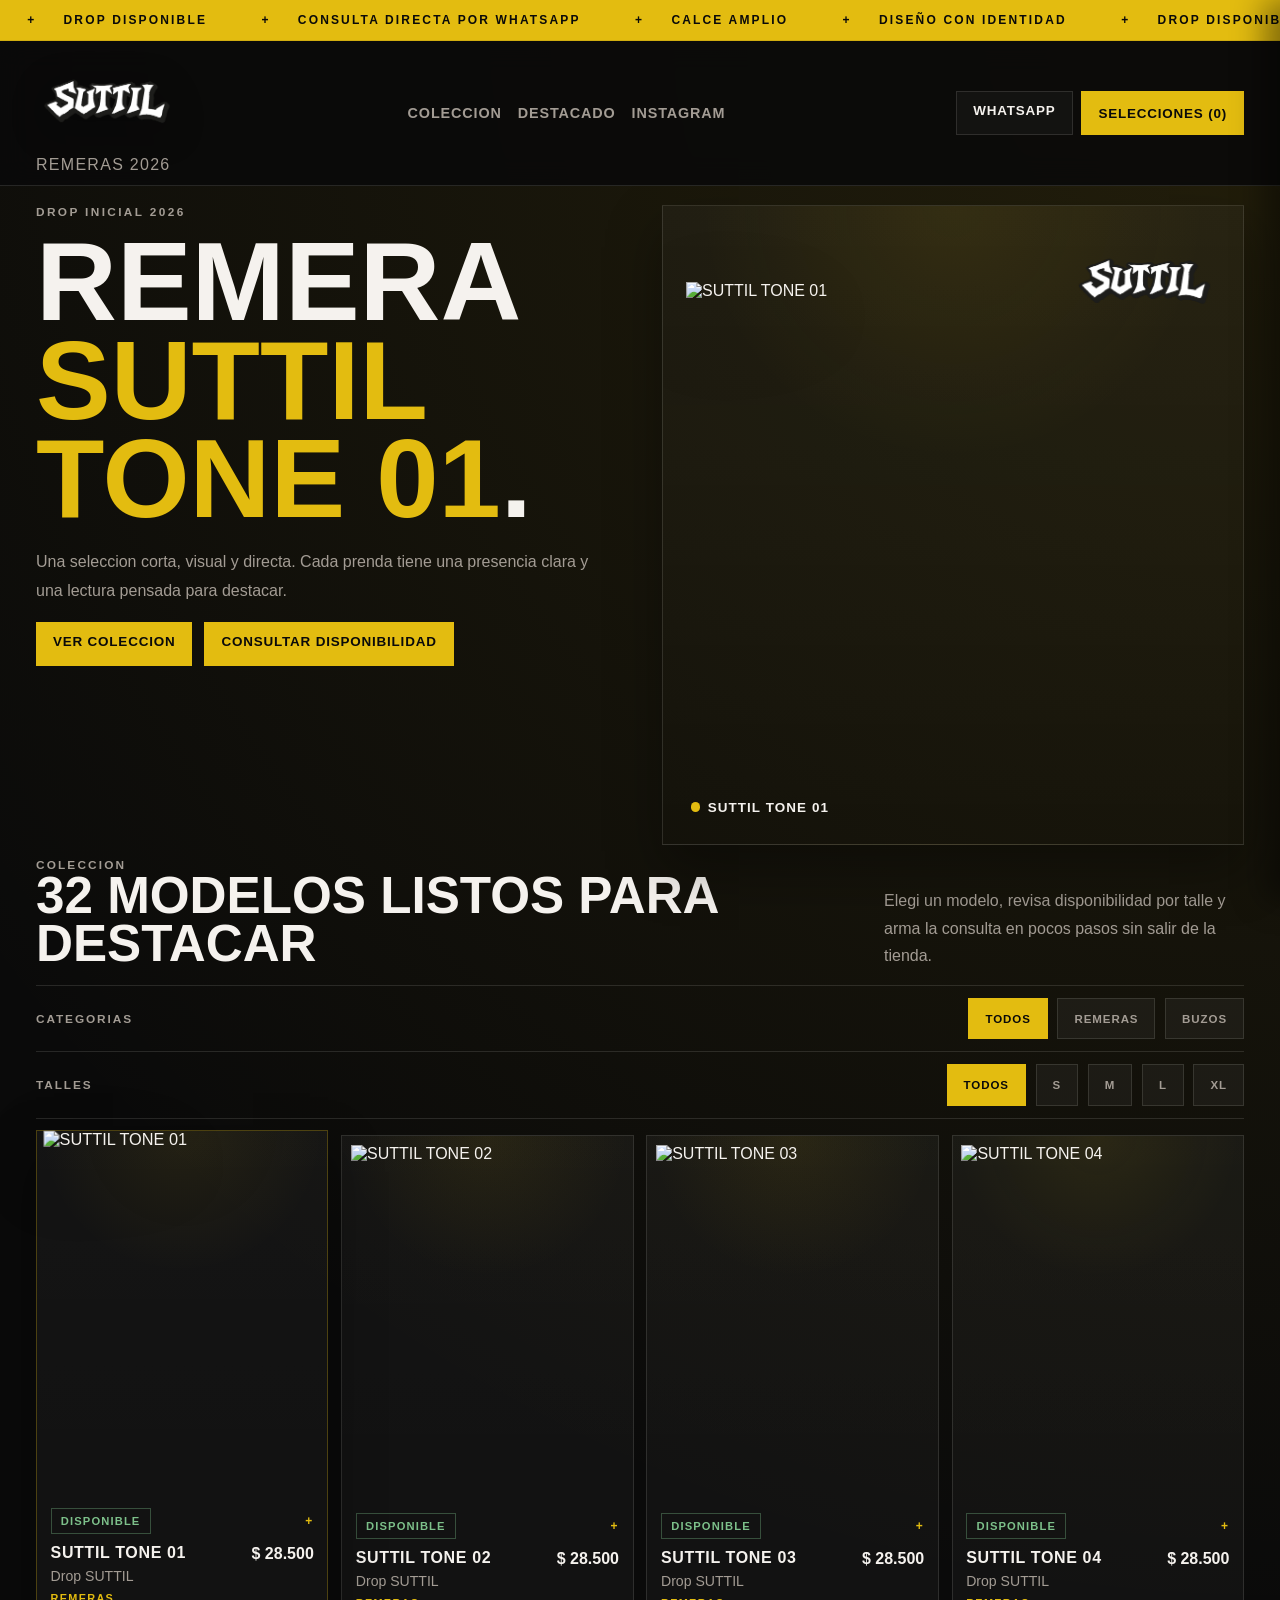
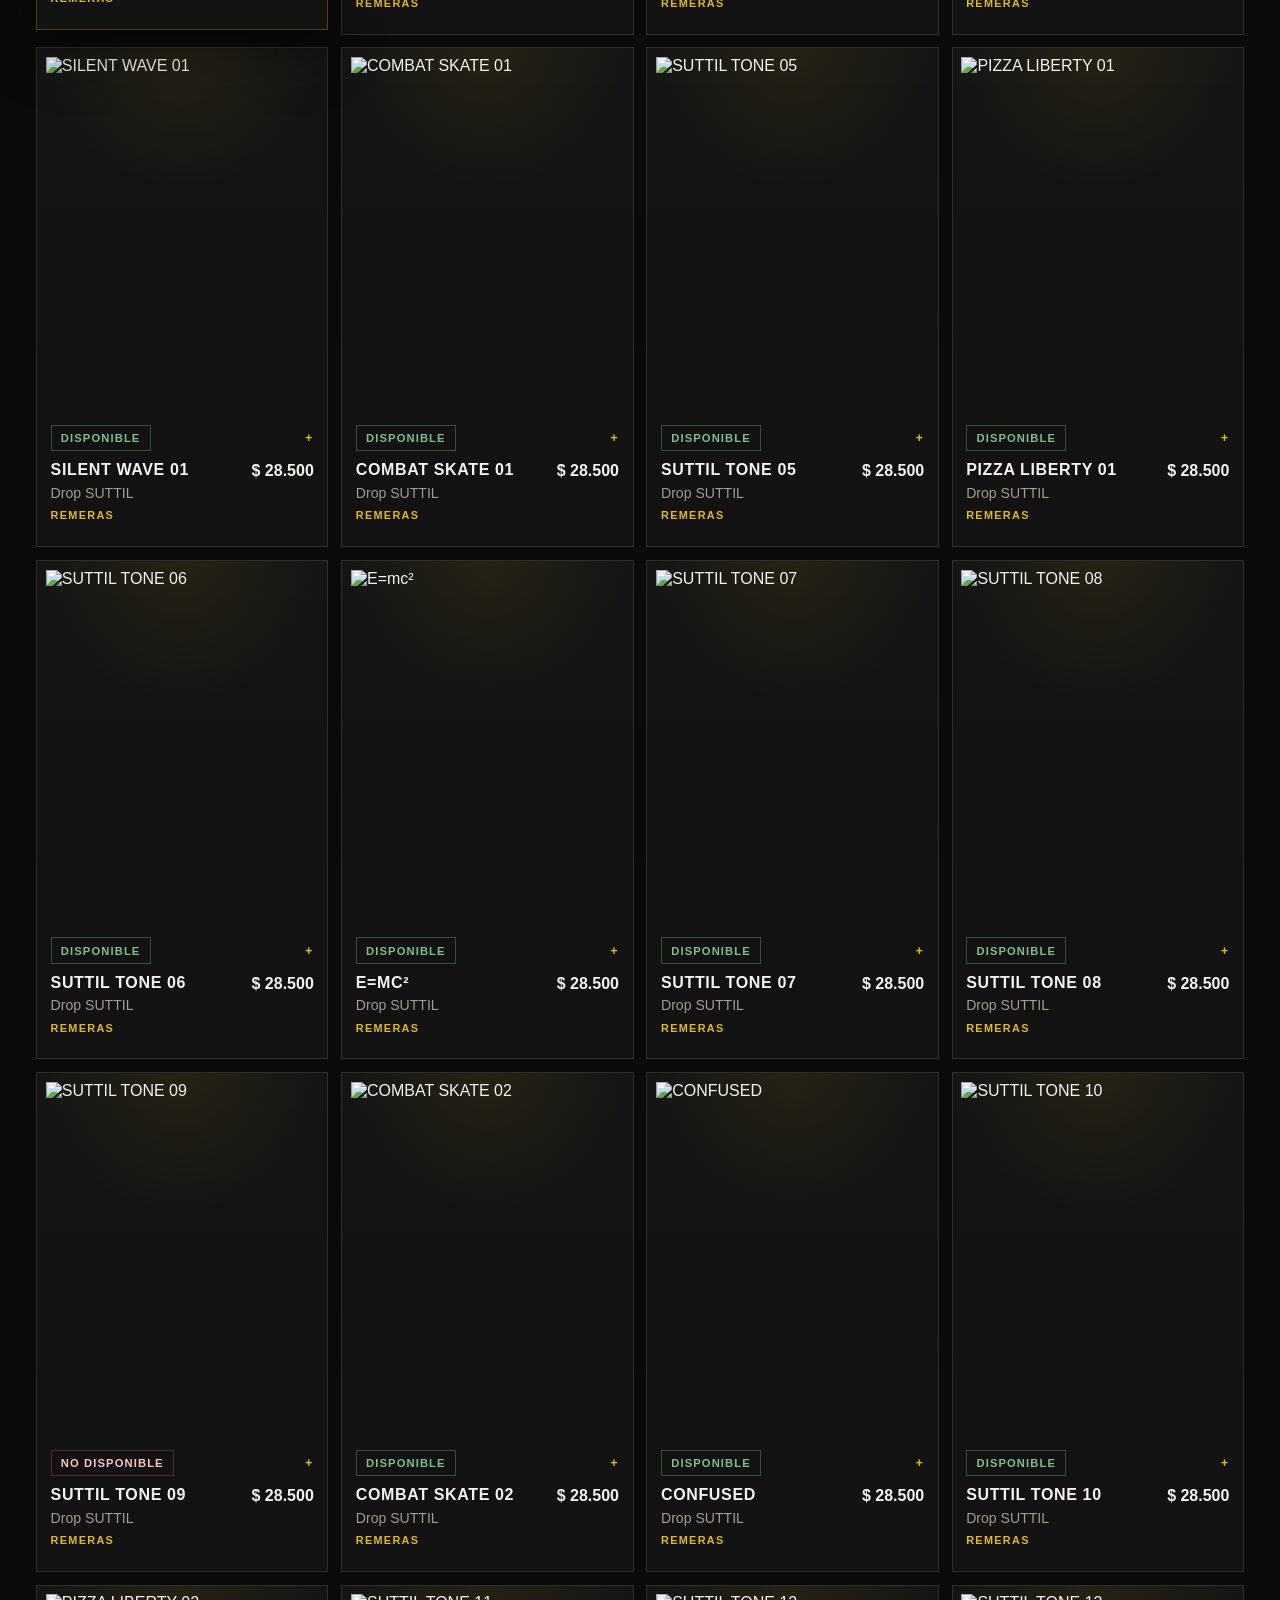
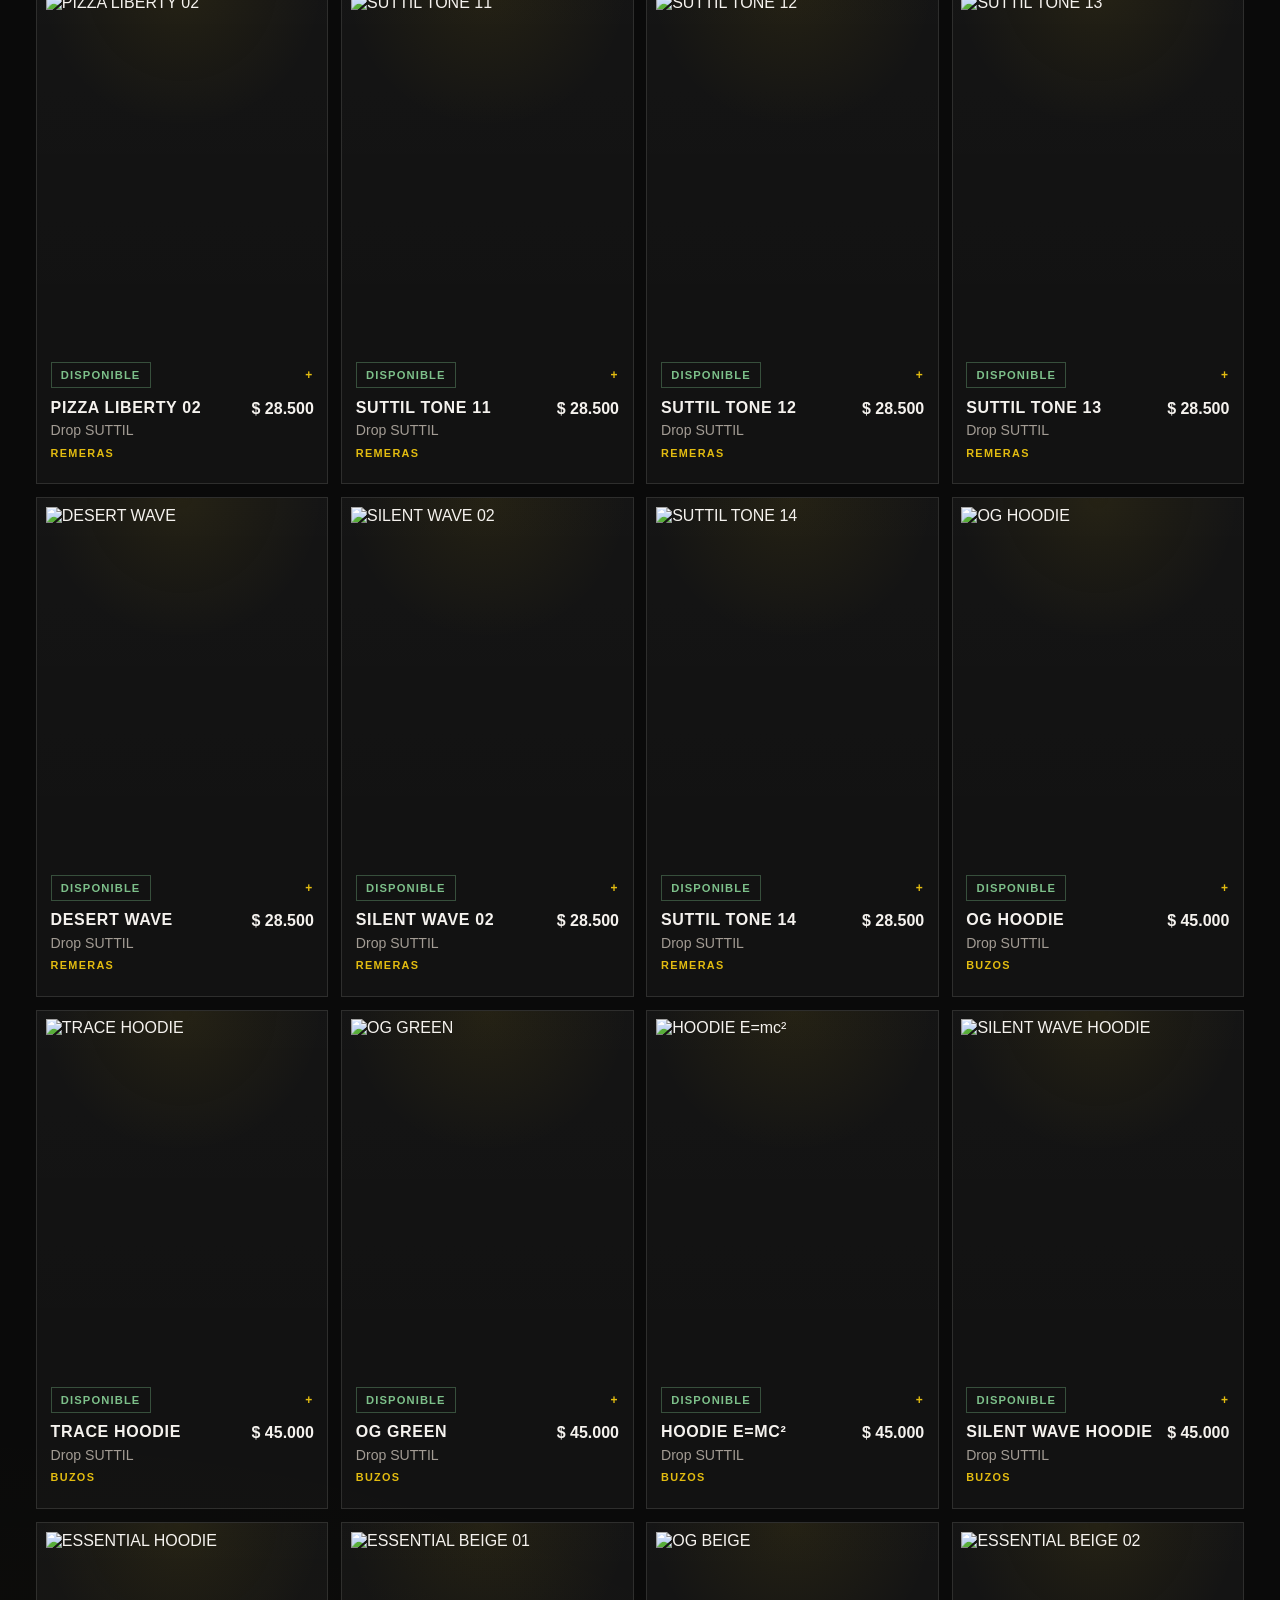
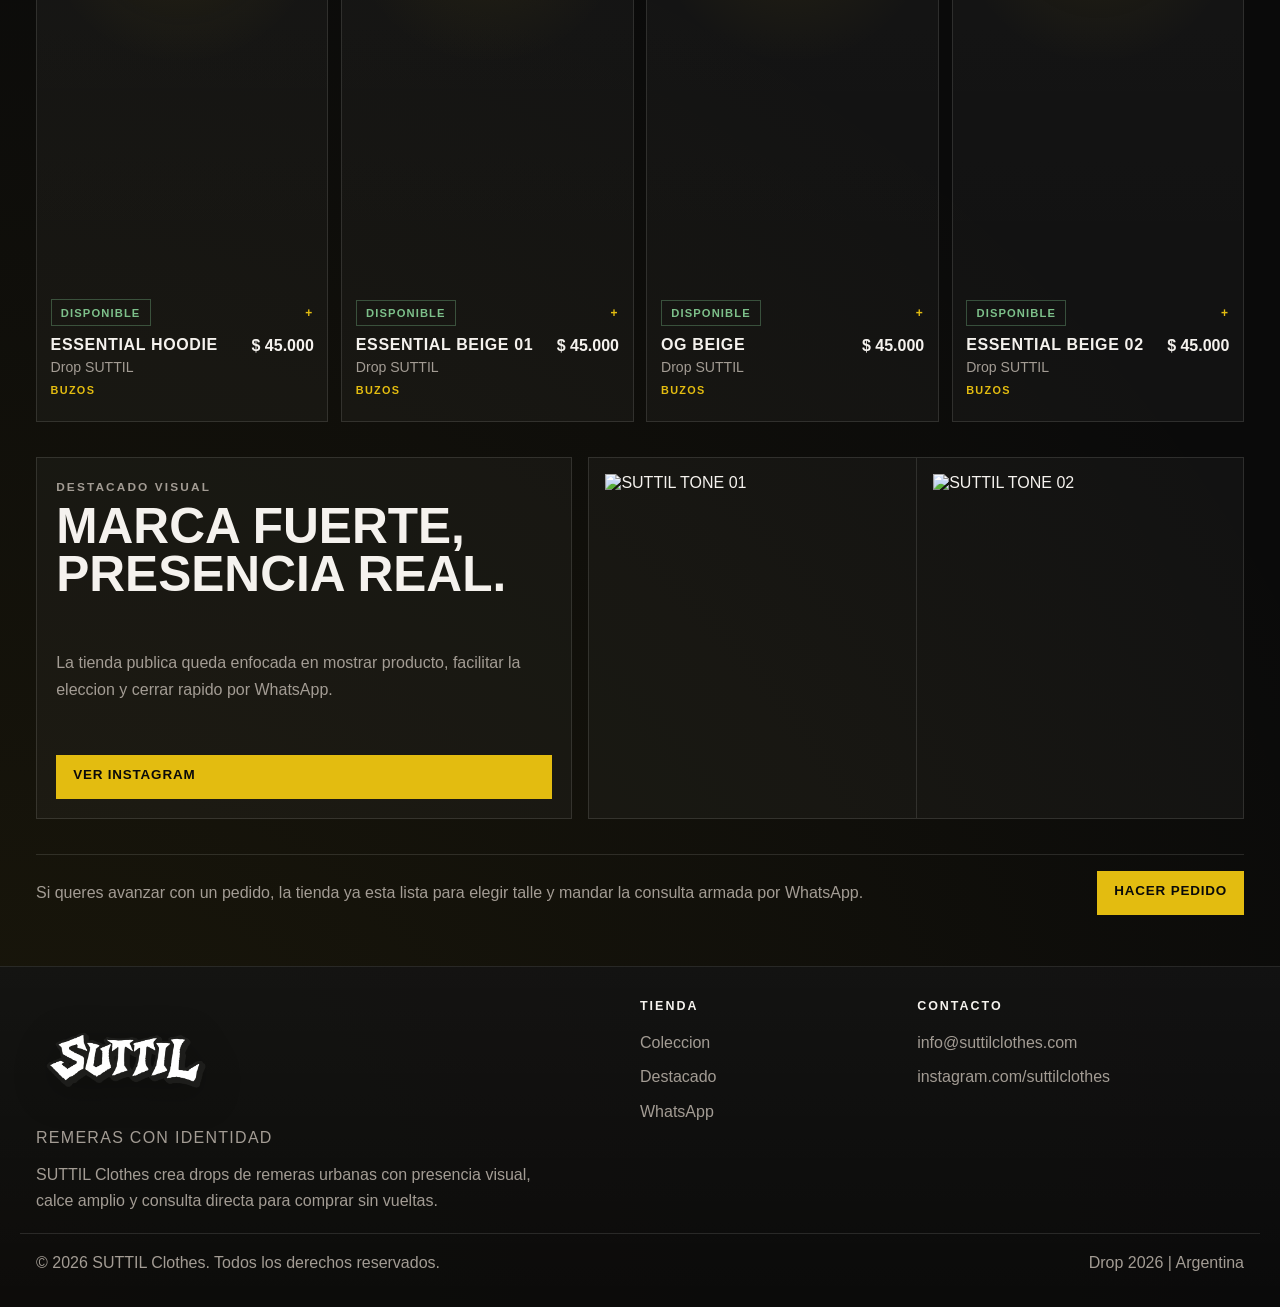
==== commit 44fbad93: "filtro talles" ====
--- a/index.html
+++ b/index.html
@@ -55,8 +55,8 @@
       name="twitter:image"
       content="https://suttilclothes.com/assets/sticker.png"
     />
-    <link rel="stylesheet" href="css/shared.css" />
-    <link rel="stylesheet" href="css/store.css" />
+    <link rel="stylesheet" href="css/shared.css?v=20260514-size" />
+    <link rel="stylesheet" href="css/store.css?v=20260514-size" />
     <script type="application/ld+json">
       {
         "@context": "https://schema.org",
@@ -153,6 +153,8 @@
                 id="heroProductImage"
                 src="assets/sticker.png"
                 alt="Remera SUTTIL destacada"
+                decoding="async"
+                fetchpriority="high"
               />
             </div>
             <div class="hero-card tag">
@@ -177,13 +179,24 @@
             </p>
           </div>
 
-          <div class="category-filter-shell">
-            <span class="category-filter-label">Categorias</span>
-            <div
-              class="category-filter"
-              id="categoryFilter"
-              aria-label="Filtrar por categoria"
-            ></div>
+          <div class="filter-stack">
+            <div class="category-filter-shell">
+              <span class="category-filter-label">Categorias</span>
+              <div
+                class="category-filter"
+                id="categoryFilter"
+                aria-label="Filtrar por categoria"
+              ></div>
+            </div>
+
+            <div class="size-filter-shell">
+              <span class="size-filter-label">Talles</span>
+              <div
+                class="size-filter"
+                id="sizeFilter"
+                aria-label="Filtrar por talle disponible"
+              ></div>
+            </div>
           </div>
 
           <div class="product-grid" id="productGrid"></div>
@@ -364,6 +377,8 @@
                 class="brand-logo"
                 src="assets/sticker.png"
                 alt="SUTTIL Clothes"
+                loading="lazy"
+                decoding="async"
               />
               <span class="brand-sub">Remeras con identidad</span>
             </a>
@@ -464,7 +479,7 @@
       </div>
     </aside>
 
-    <script src="js/products.js"></script>
-    <script src="js/store.js"></script>
+    <script src="js/products.js?v=20260514-size"></script>
+    <script src="js/store.js?v=20260514-size"></script>
   </body>
 </html>
--- a/css/store.css
+++ b/css/store.css
@@ -215,22 +215,34 @@
   line-height: 1.7;
 }
 
-.category-filter-shell {
+.filter-stack {
+  display: grid;
+  gap: 0;
+  margin-bottom: 1rem;
+  border-top: 1px solid var(--line);
+  border-bottom: 1px solid var(--line);
+}
+
+.category-filter-shell,
+.size-filter-shell {
   display: flex;
   align-items: center;
   justify-content: space-between;
   gap: 1rem;
-  margin-bottom: 1rem;
   padding: 0.75rem 0;
+}
+
+.size-filter-shell {
   border-top: 1px solid var(--line);
-  border-bottom: 1px solid var(--line);
-}
-
-.category-filter-shell[hidden] {
+}
+
+.category-filter-shell[hidden],
+.size-filter-shell[hidden] {
   display: none;
 }
 
-.category-filter-label {
+.category-filter-label,
+.size-filter-label {
   color: var(--muted);
   font-size: 0.74rem;
   font-weight: 900;
@@ -239,14 +251,16 @@
   white-space: nowrap;
 }
 
-.category-filter {
+.category-filter,
+.size-filter {
   display: flex;
   flex-wrap: wrap;
   justify-content: flex-end;
   gap: 0.6rem;
 }
 
-.category-filter-btn {
+.category-filter-btn,
+.size-filter-btn {
   min-height: 2.6rem;
   padding: 0.45rem 1rem;
   border: 1px solid var(--line);
@@ -259,18 +273,21 @@
   transition: background 0.2s ease, border-color 0.2s ease, color 0.2s ease, transform 0.2s ease;
 }
 
-.category-filter-btn:hover {
+.category-filter-btn:hover,
+.size-filter-btn:hover {
   border-color: rgba(227, 188, 16, 0.55);
   color: var(--ink);
 }
 
-.category-filter-btn.active {
+.category-filter-btn.active,
+.size-filter-btn.active {
   border-color: var(--accent);
   background: var(--accent);
   color: #0a0a0a;
 }
 
-.category-filter-btn.active:hover {
+.category-filter-btn.active:hover,
+.size-filter-btn.active:hover {
   color: #0a0a0a;
 }
 
@@ -1236,13 +1253,26 @@
     display: none;
   }
 
-  .category-filter-shell {
+  .filter-stack {
+    border-top: none;
+    border-bottom: none;
+  }
+
+  .category-filter-shell,
+  .size-filter-shell {
     align-items: stretch;
     flex-direction: column;
     gap: 0.65rem;
-  }
-
-  .category-filter {
+    border-top: 1px solid var(--line);
+    border-bottom: 1px solid var(--line);
+  }
+
+  .size-filter-shell {
+    border-top: none;
+  }
+
+  .category-filter,
+  .size-filter {
     flex-wrap: nowrap;
     justify-content: flex-start;
     overflow-x: auto;
@@ -1251,11 +1281,13 @@
     -webkit-overflow-scrolling: touch;
   }
 
-  .category-filter::-webkit-scrollbar {
+  .category-filter::-webkit-scrollbar,
+  .size-filter::-webkit-scrollbar {
     display: none;
   }
 
-  .category-filter-btn {
+  .category-filter-btn,
+  .size-filter-btn {
     flex: 0 0 auto;
   }
 
